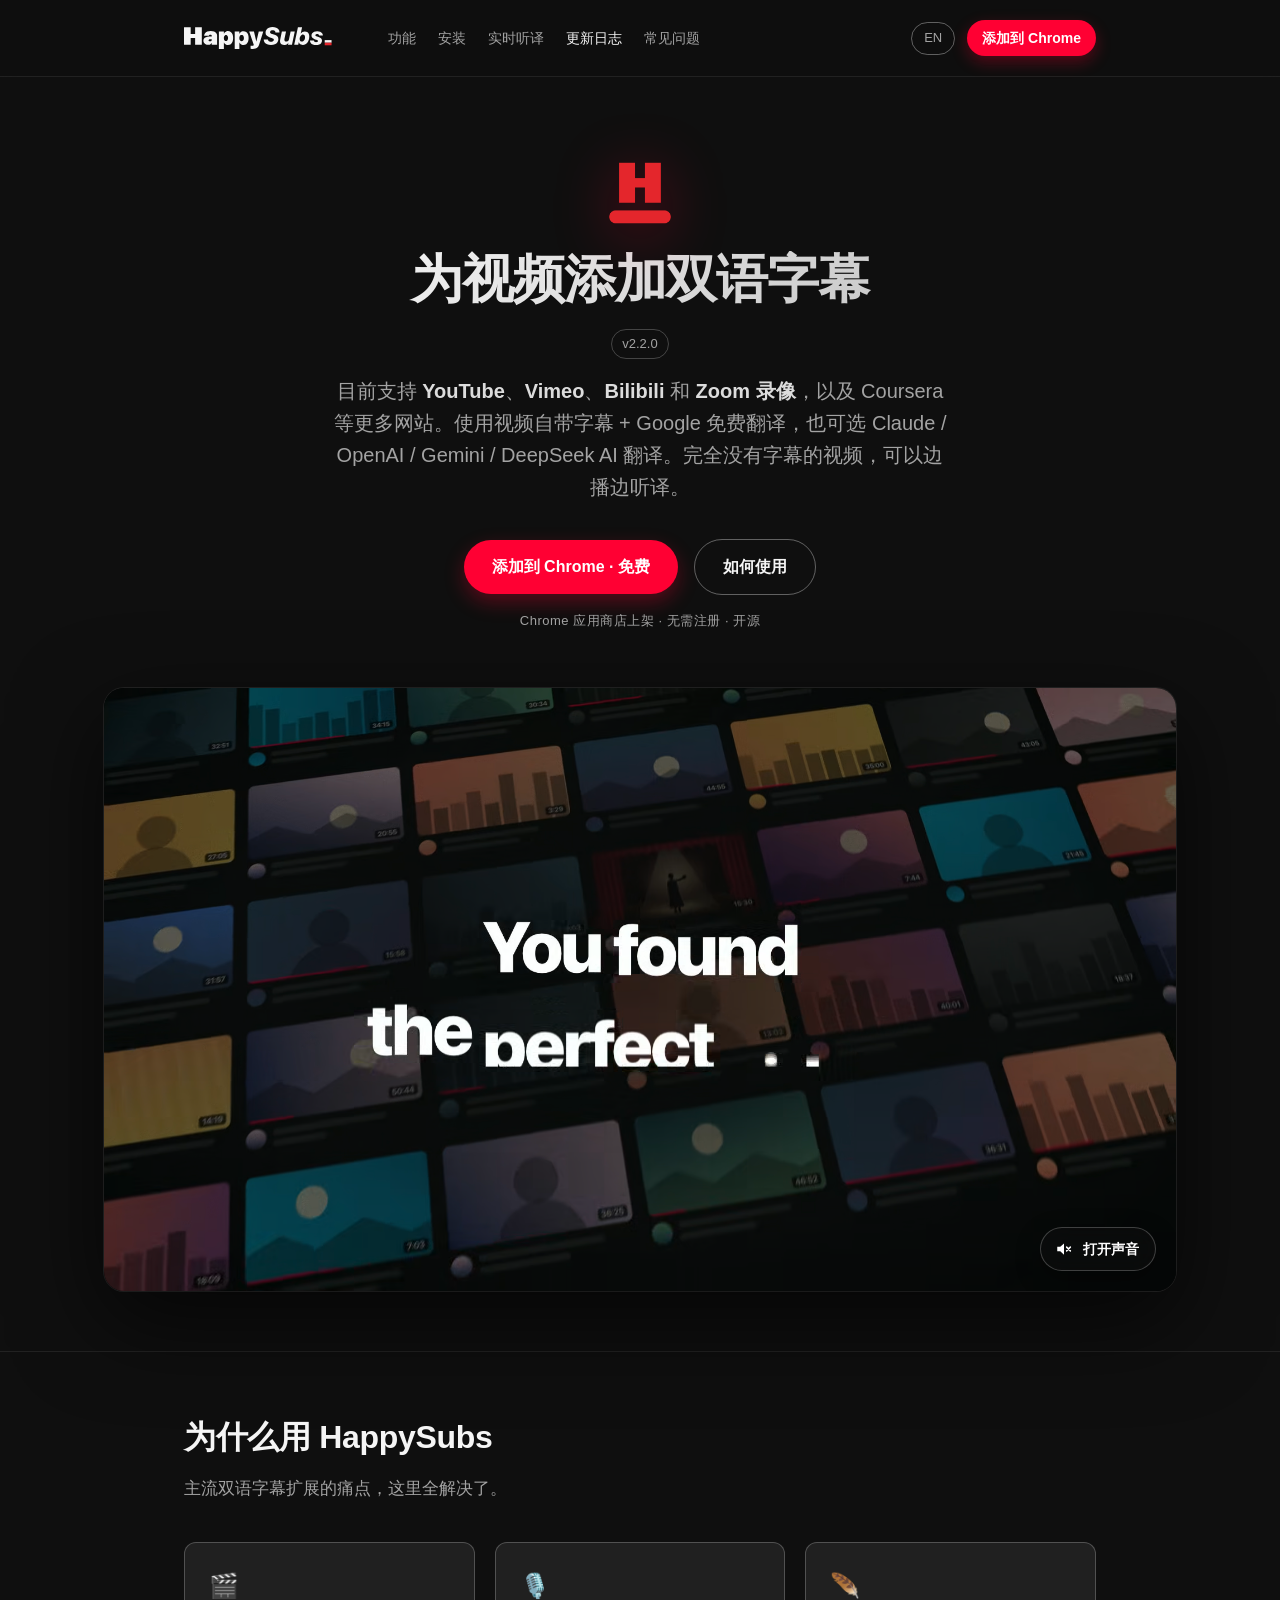
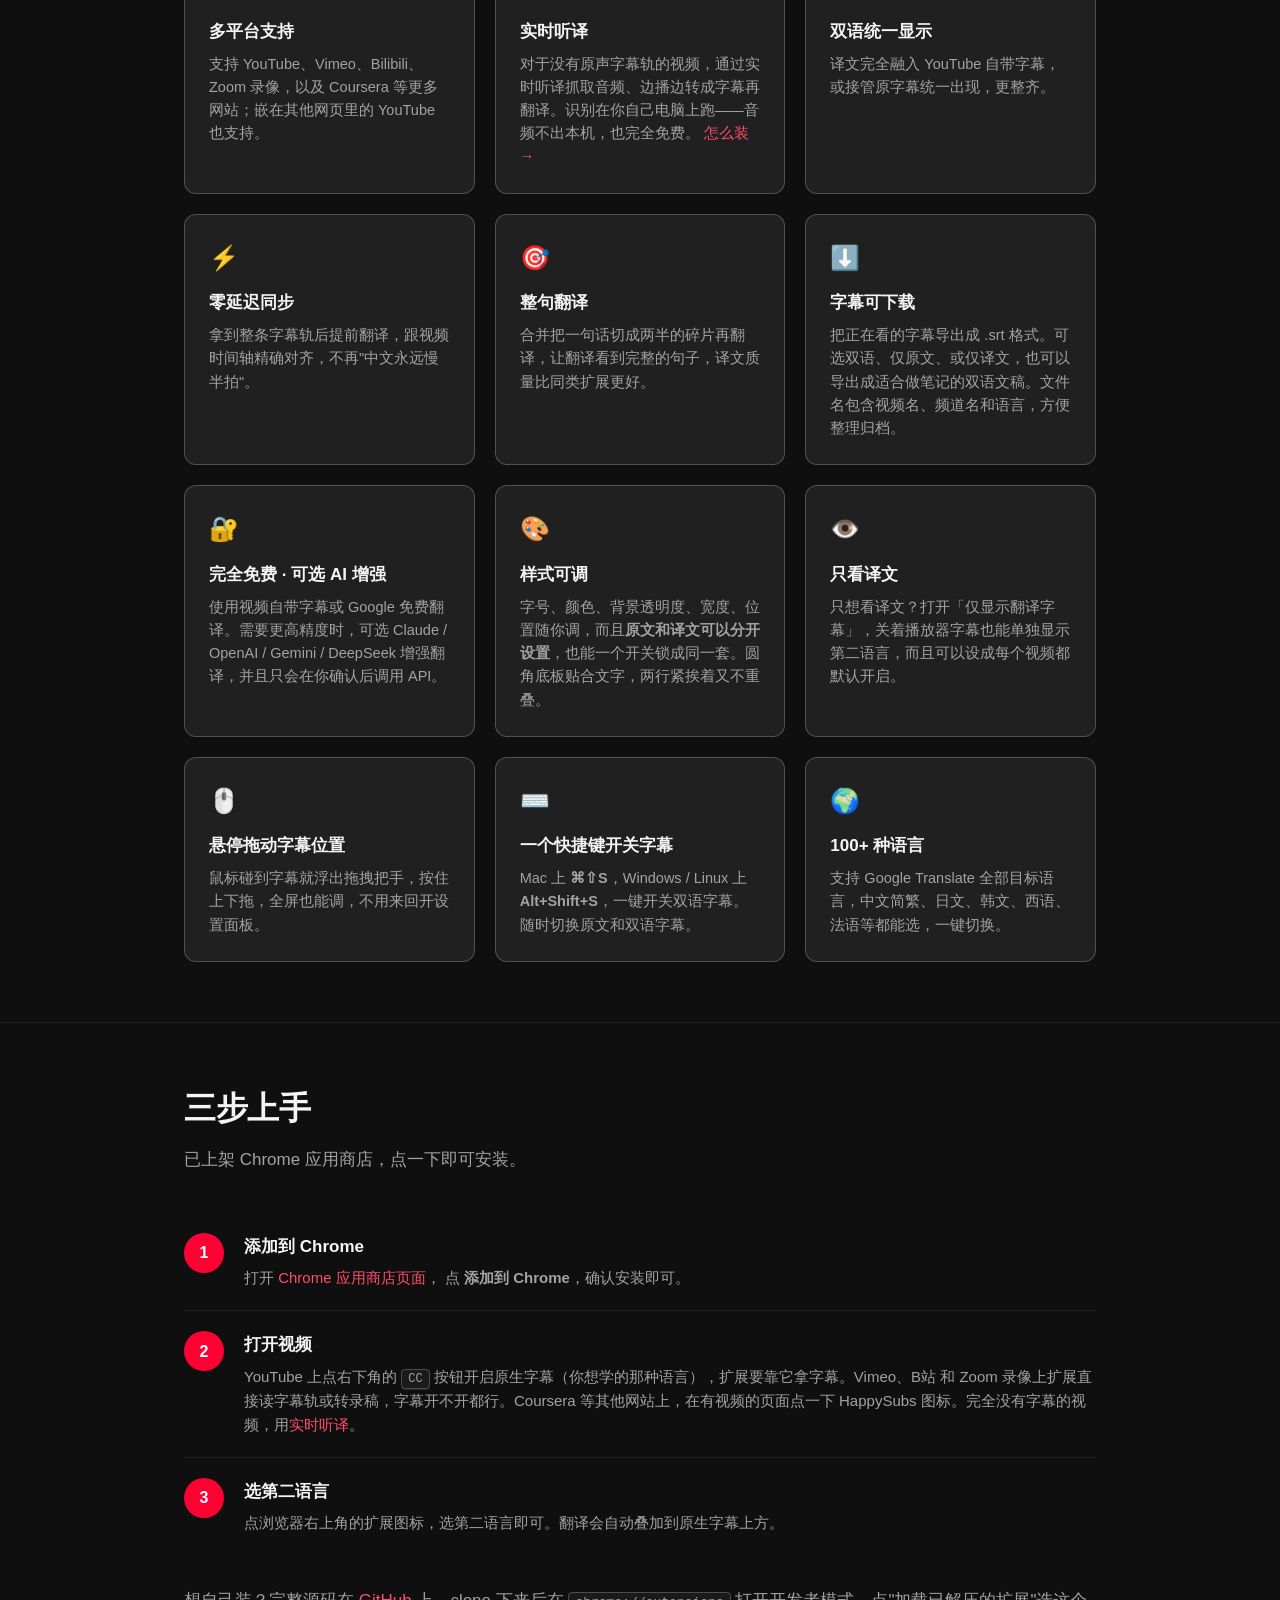
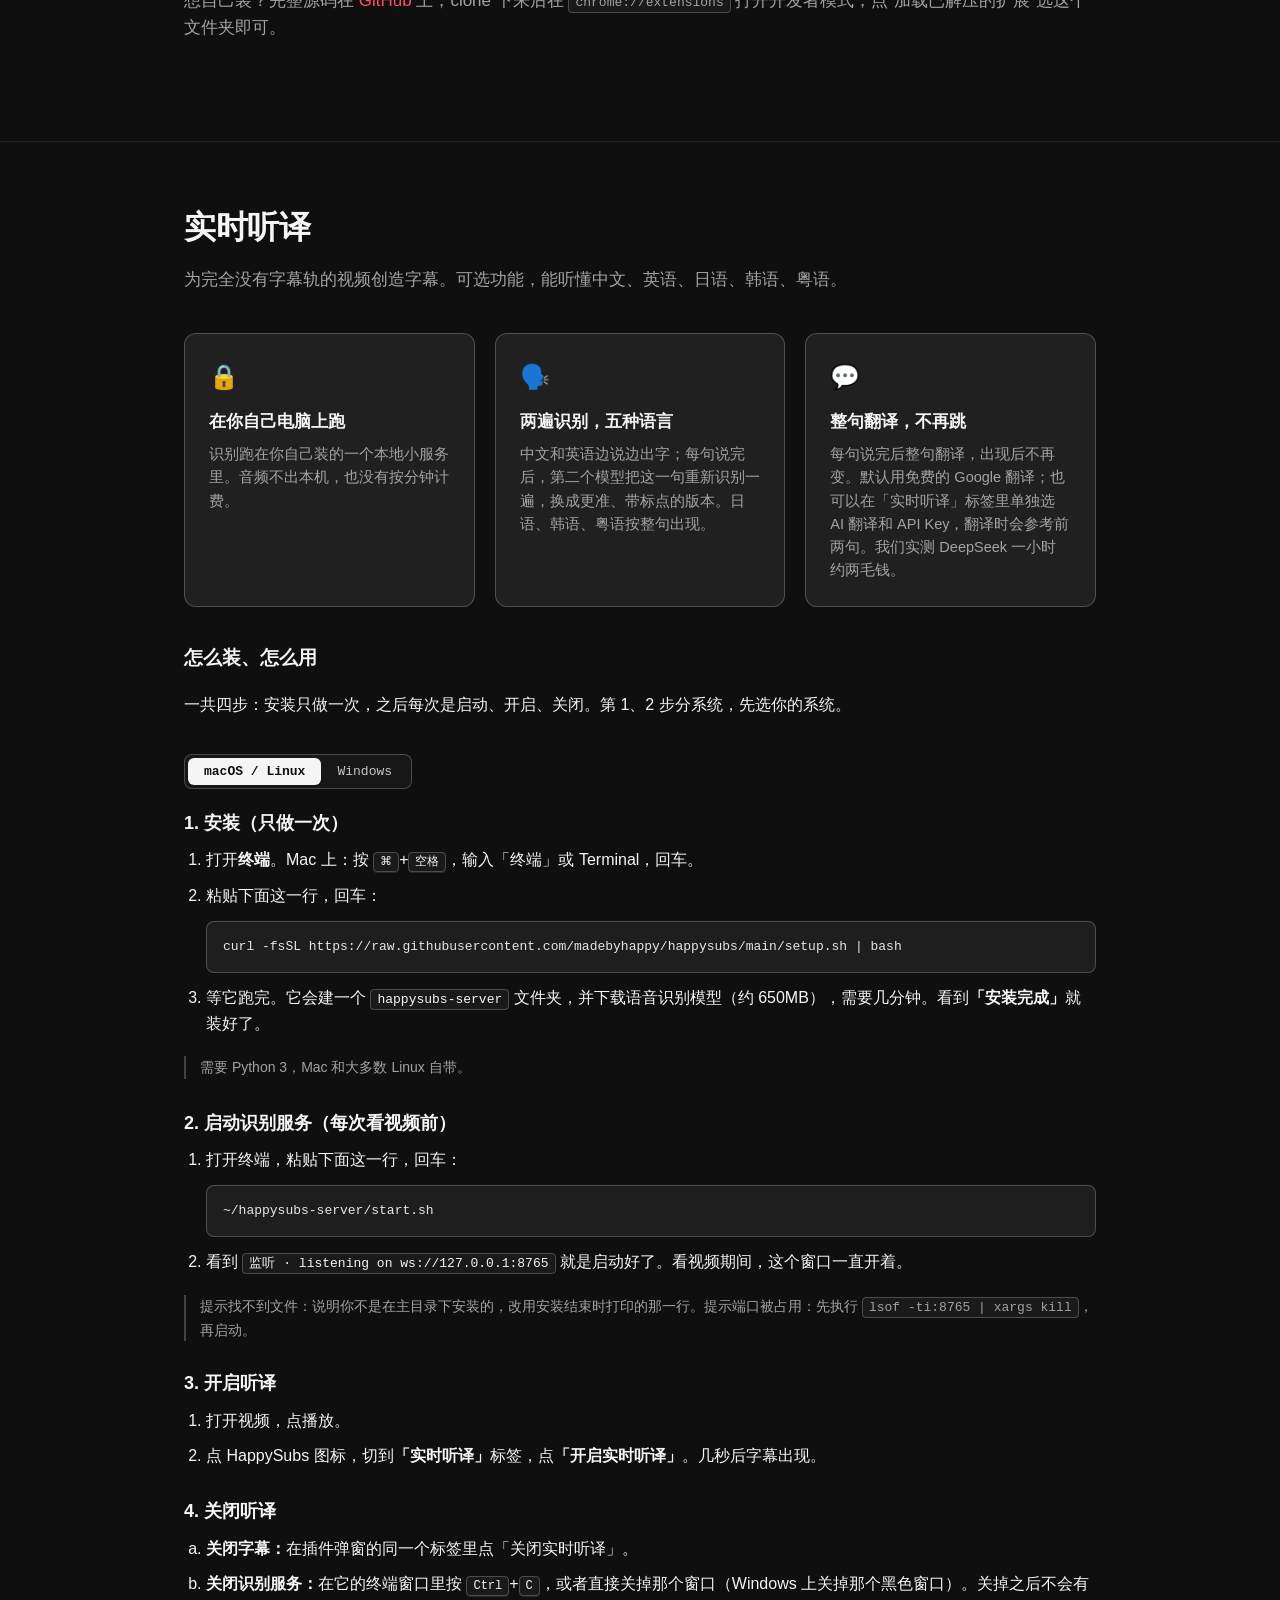
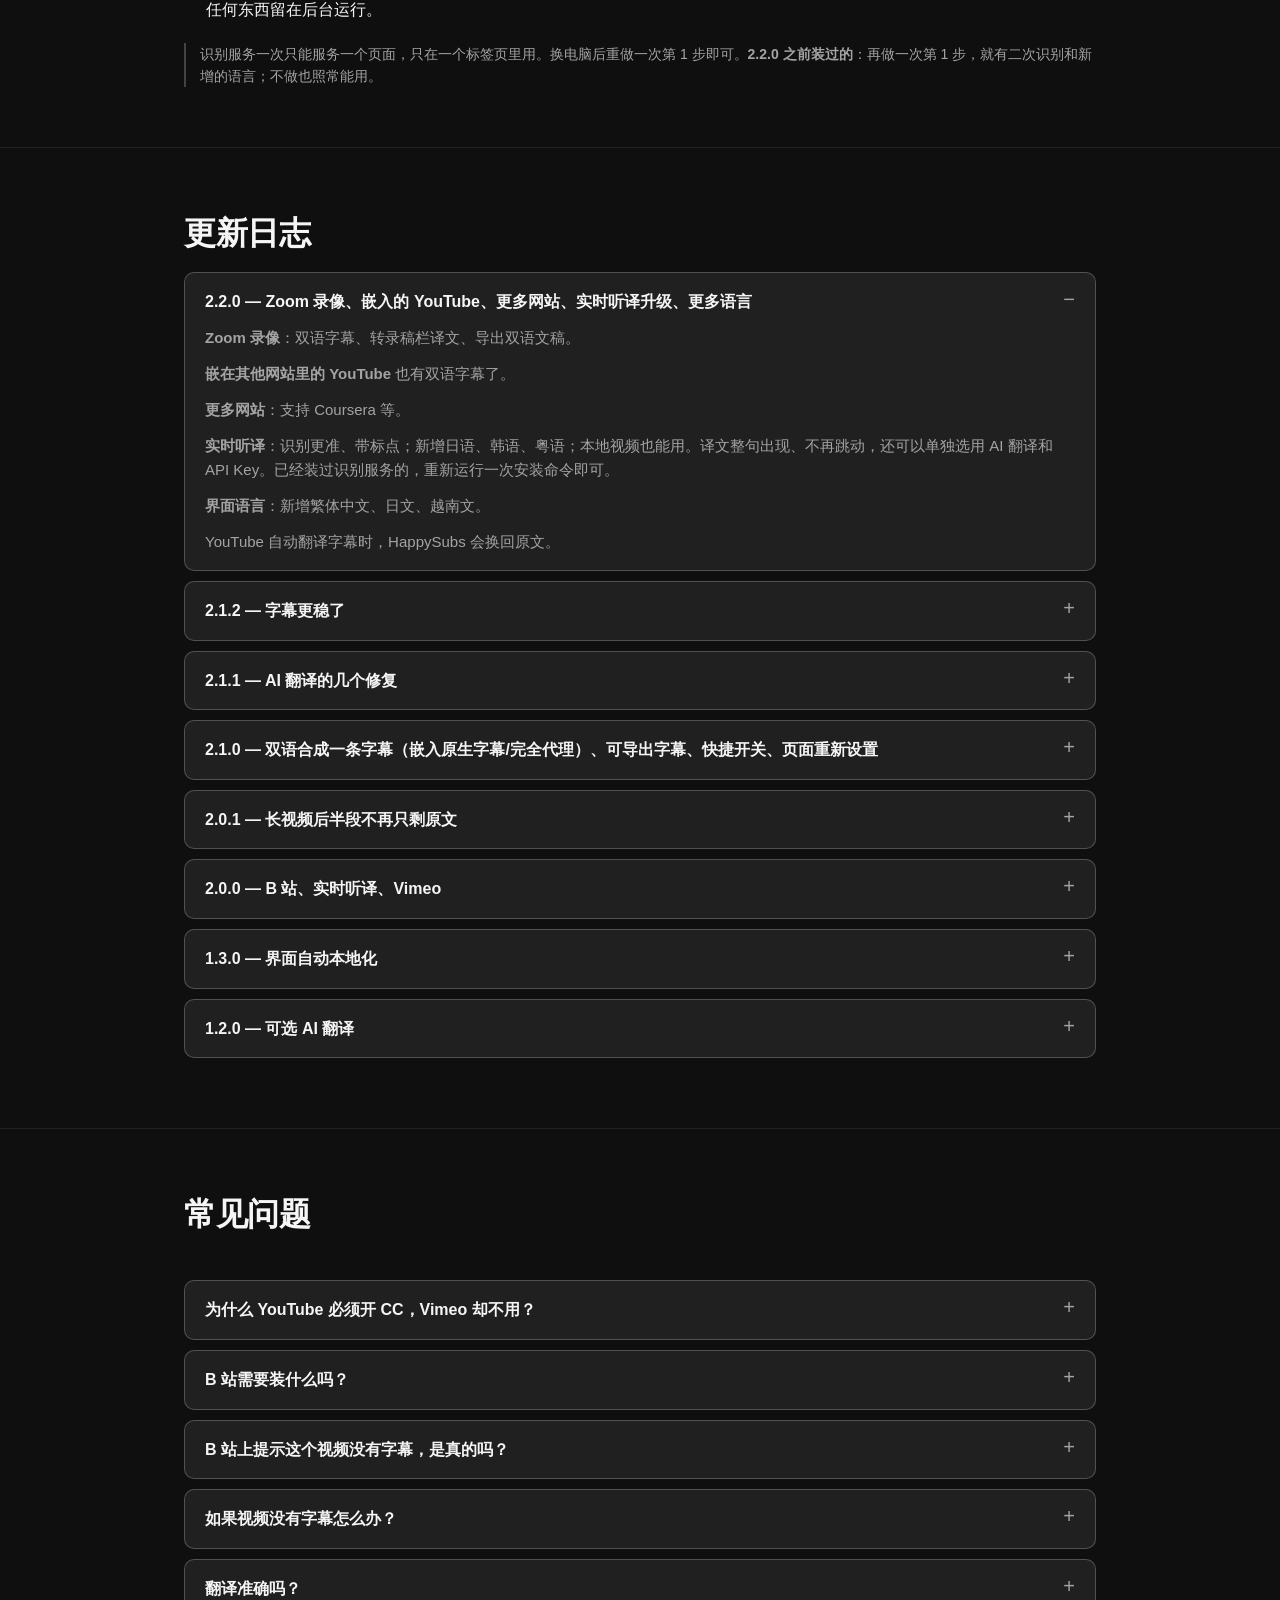
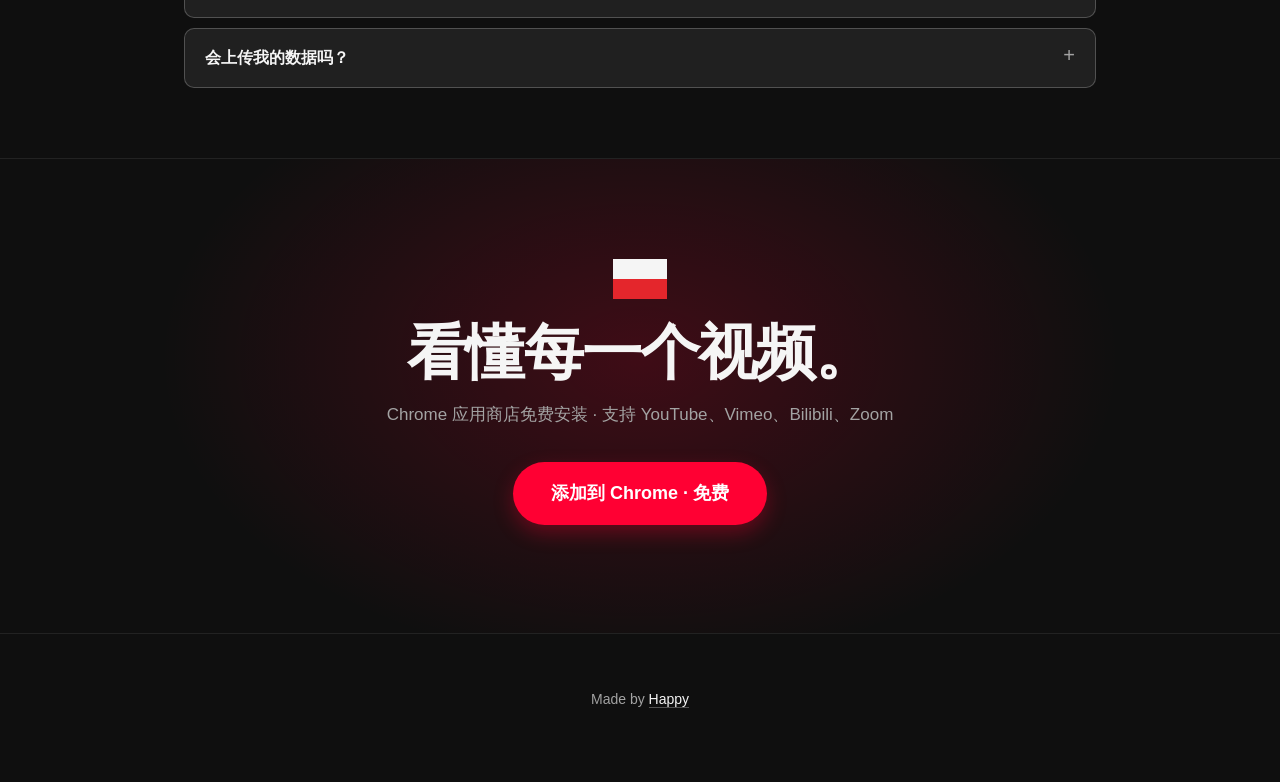
==== docs/index.html @ 581ac26c "2.2.0" ====
<!doctype html>
<html lang="zh-Hans">
<head>
  <meta charset="utf-8" />
  <meta name="viewport" content="width=device-width, initial-scale=1" />
  <!-- Google Analytics, on this page only (privacy.html, "This Website"). It
       loads on the live site alone, so a local preview sends nothing; the
       events below still land in window.dataLayer there, which is how to
       check them. -->
  <script>
    window.dataLayer = window.dataLayer || [];
    function gtag() { dataLayer.push(arguments); }
    if (location.hostname === "madebyhappy.github.io") {
      gtag("js", new Date());
      gtag("config", "G-KTTF39Q4P2");
      const tag = document.createElement("script");
      tag.async = true;
      tag.src = "https://www.googletagmanager.com/gtag/js?id=G-KTTF39Q4P2";
      document.head.appendChild(tag);
    }
  </script>
  <title>HappySubs — 双语字幕与实时听译 For YouTube / Vimeo / Zoom / Bilibili</title>
  <meta name="description" content="在 YouTube、Vimeo、B站 和 Zoom 录像上同时显示两种语言的字幕；没有字幕的视频还能实时听译。使用自带字幕或Google免费翻译，支持使用Claude / OpenAI / Gemini / DeepSeek 翻译。" />
  <link rel="icon" type="image/png" sizes="32x32" href="icons/icon32.png" />
  <link rel="icon" type="image/png" sizes="128x128" href="icons/icon128.png" />
  <!-- What a shared link unfurls into: the film's end card, with the button on it. -->
  <meta property="og:type" content="website" />
  <meta property="og:url" content="https://madebyhappy.github.io/happysubs/" />
  <meta property="og:title" content="HappySubs — Dual subtitles for YouTube, Vimeo, Zoom & Bilibili" />
  <meta property="og:description" content="Two subtitle languages at once, in sync to the frame. Free on the Chrome Web Store." />
  <meta property="og:image" content="https://madebyhappy.github.io/happysubs/media/happysubs-og.jpg" />
  <meta property="og:image:width" content="1200" />
  <meta property="og:image:height" content="630" />
  <meta name="twitter:card" content="summary_large_image" />
  <meta name="theme-color" content="#0f0f0f" />

  <style>
    :root {
      --bg: #0f0f0f;
      --bg-elev: #1a1a1a;
      --card: #202020;
      --text: #f5f5f5;
      --text-dim: #a3a3a3;
      --brand: #ff0033;
      --brand-2: #ff4d6d;
      /* Three weights of edge. On a near-black page one weight cannot do all
         three jobs: dividers should stay quiet, surfaces have to be findable,
         and anything clickable needs WCAG 1.4.11's 3:1 against the page. */
      --border: rgba(255,255,255,0.08);         /* dividers        1.2:1 */
      --border-surface: rgba(255,255,255,0.22); /* cards, code     2.0:1 */
      --border-control: rgba(255,255,255,0.34); /* buttons         3.1:1 */
    }
    * { box-sizing: border-box; }
    html, body {
      margin: 0;
      padding: 0;
      background: var(--bg);
      color: var(--text);
      font-family: -apple-system, BlinkMacSystemFont, "Segoe UI", "PingFang SC", "Microsoft YaHei", Roboto, sans-serif;
      line-height: 1.6;
      -webkit-font-smoothing: antialiased;
    }
    a { color: var(--brand-2); text-decoration: none; }
    a:hover { text-decoration: underline; }
    .container { max-width: 960px; margin: 0 auto; padding: 0 24px; }

    /* Nav */
    nav {
      padding: 20px 0;
      border-bottom: 1px solid var(--border);
      backdrop-filter: blur(10px);
      position: sticky;
      top: 0;
      background: rgba(15,15,15,0.85);
      z-index: 10;
    }
    nav .container { display: flex; align-items: center; justify-content: space-between; gap: 20px; }
    /* Section links: hidden over the hero, which is its own table of contents,
       and shown with the install button once it has scrolled away. */
    .nav-links {
      display: flex; gap: 22px; margin: 0 auto 0 36px;
      opacity: 0; visibility: hidden; transform: translateY(-6px);
      transition: opacity .2s, transform .2s, visibility .2s;
    }
    .nav-links.show { opacity: 1; visibility: visible; transform: none; }
    .nav-links a { color: var(--text-dim); font-size: 14px; font-weight: 500; white-space: nowrap; }
    .nav-links a:hover, .nav-links a.here { color: var(--text); text-decoration: none; }
    @media (max-width: 860px) { .nav-links { display: none; } }
    /* A jump lands with the heading clear of the sticky nav. */
    section[id] { scroll-margin-top: 76px; }
    html { scroll-behavior: smooth; }
    @media (prefers-reduced-motion: reduce) { html { scroll-behavior: auto; } }
    .logo { display: flex; align-items: center; color: inherit; text-decoration: none; }
    /* The wordmark is 6.72:1, so height alone sizes it. It draws in
       currentColor, which keeps it legible on this dark nav. */
    .logo-mark { height: 22px; width: auto; display: block; }
    nav a.gh { color: var(--text-dim); font-size: 14px; }
    .lang-toggle {
      background: transparent;
      color: var(--text-dim);
      border: 1px solid var(--border-control);
      border-radius: 999px;
      padding: 5px 12px;
      font: inherit;
      font-size: 13px;
      cursor: pointer;
      margin-right: 12px;
    }
    .lang-toggle:hover {
      color: var(--text);
      background: rgba(255,255,255,0.08);
      border-color: rgba(255,255,255,0.55);
    }
    .nav-right { display: flex; align-items: center; }

    /* Hero */
    .hero { padding: 80px 0 60px; text-align: center; }
    /* The nav already carries the wordmark, so the hero takes the app mark
       instead of repeating it — and the mark is what people look for in the
       Chrome toolbar afterwards. 64px off a 128px asset stays crisp on retina. */
    /* The mark has a transparent ground, so it reads as the red H itself on
       this page rather than as a tile — no radius to round, just the glow. */
    .hero-mark {
      width: 72px; height: 72px; display: block; margin: 0 auto 22px;
      filter: drop-shadow(0 10px 30px rgba(255, 0, 51, 0.38));
    }
    .hero h1 {
      font-size: 52px;
      line-height: 1.1;
      margin: 0 0 20px;
      font-weight: 800;
      letter-spacing: -0.02em;
      background: linear-gradient(135deg, #fff 0%, #bbb 100%);
      -webkit-background-clip: text;
      -webkit-text-fill-color: transparent;
      background-clip: text;
    }
    .hero p.sub {
      font-size: 20px;
      color: var(--text-dim);
      max-width: 620px;
      margin: 0 auto 36px;
    }
    .hero p.sub strong { color: #dcdcdc; font-weight: 600; }
    .cta {
      display: inline-flex; align-items: center; gap: 8px;
      background: var(--brand);
      color: white;
      padding: 14px 28px;
      border-radius: 999px;
      font-weight: 700;
      font-size: 16px;
      transition: transform .15s, box-shadow .15s;
      box-shadow: 0 8px 20px rgba(255,0,51,0.3);
    }
    .cta:hover { transform: translateY(-1px); box-shadow: 0 10px 24px rgba(255,0,51,0.4); text-decoration: none; }
    .cta-secondary {
      display: inline-flex; align-items: center; gap: 8px;
      color: var(--text);
      padding: 14px 28px;
      border-radius: 999px;
      font-weight: 600;
      font-size: 16px;
      margin-left: 12px;
      border: 1px solid var(--border-control);
    }
    .cta-secondary:hover {
      background: rgba(255,255,255,0.09);
      border-color: rgba(255,255,255,0.55);
      text-decoration: none;
    }
    /* Setup commands for the live-transcription service. */
    pre.cmd {
      background: #1e1e1e;
      border: 1px solid var(--border-surface);
      border-radius: 8px;
      padding: 14px 16px;
      overflow-x: auto;
      font: 13px/1.7 ui-monospace, SFMono-Regular, Menlo, Consolas, monospace;
      color: #e6e6e6;
      margin: 12px 0;
    }
    /* macOS / Windows switch above the setup commands. Deliberately not a pill:
       the pills on this page all navigate somewhere, and this one only swaps
       what is shown below it. A segmented control in the same corner radius and
       monospace face as pre.cmd reads as part of the command block instead. */
    .os-tabs {
      display: inline-flex;
      padding: 3px;
      margin: 20px 0 2px;
      background: #171717;
      border: 1px solid var(--border-surface);
      border-radius: 8px;
    }
    .os-tab {
      padding: 6px 16px;
      border: 0;
      border-radius: 6px;
      background: transparent;
      color: #c8c8c8;
      font: 13px ui-monospace, SFMono-Regular, Menlo, Consolas, monospace;
      cursor: pointer;
      transition: color 0.12s ease, background 0.12s ease;
    }
    .os-tab:hover { color: var(--text); background: rgba(255,255,255,0.07); }
    .os-tab[aria-selected="true"] {
      /* Inverted rather than brand-red: on a page this dark, anything short of
         a light fill disappears — but red here would read as "do something",
         and this only chooses which commands are shown. */
      background: var(--text);
      color: #0f0f0f;
      font-weight: 700;
    }
    .os-panel[hidden] { display: none; }
    .os-panel ol, #live .container > ol { padding-left: 22px; margin: 10px 0; }
    .os-panel ol li, #live .container > ol li { margin: 10px 0; }
    .os-panel ol li p { margin: 0 0 8px; }
    /* The numbered steps of the setup walkthrough. */
    #live h4 { font-size: 18px; font-weight: 700; margin: 30px 0 8px; }
    #live .os-panel h4:first-child { margin-top: 18px; }
    .features-2 {
      grid-template-columns: repeat(auto-fit, minmax(260px, 1fr));
      max-width: 1040px;
      margin: 0 auto;
    }
    .live-note {
      border-left: 2px solid var(--border-surface);
      padding-left: 14px;
      color: var(--text-dim);
      font-size: 14px;
      margin: 20px 0 0;
    }
    .version-pill {
      display: inline-flex;
      align-items: center;
      gap: 6px;
      color: var(--text-dim);
      border: 1px solid var(--border-surface);
      border-radius: 999px;
      padding: 4px 10px;
      font-size: 13px;
      margin-bottom: 16px;
    }

    /* Trust line under the two buttons: the three doubts that stop an install. */
    .cta-meta {
      margin: 16px 0 0;
      color: var(--text-dim);
      font-size: 13px;
      letter-spacing: 0.04em;
    }

    /* ---- The film ----
       The 30-second piece is part of the page, not a player. It rises into
       place as you scroll to it, plays by itself once it is mostly in view,
       pauses when it leaves, and plays once: it stops on its end card, where
       the "Add to Chrome" button it draws is a real link. A browser only lets
       video start on its own while silent, so while it plays the one control
       is sound; once it stops, the one control is replay. */
    .film {
      position: relative;
      max-width: 1120px;
      margin: 56px auto 0;
      padding: 0 24px;
    }
    .film-bloom {
      position: absolute;
      left: 6%; right: 6%; top: 8%; height: 84%;
      background: radial-gradient(closest-side, rgba(255,0,51,0.28), transparent);
      filter: blur(30px);
      pointer-events: none;
    }
    .film-frame {
      position: relative;
      aspect-ratio: 16 / 9;
      border-radius: 20px;
      overflow: hidden;
      background: #000;
      box-shadow: 0 0 0 1px rgba(255,255,255,0.08), 0 30px 90px rgba(0,0,0,0.65);
    }
    .film-frame video {
      position: absolute;
      inset: 0;
      width: 100%;
      height: 100%;
      display: block;
      object-fit: cover;
    }
    /* Scroll-linked where the browser can (Chrome — nearly everyone who comes
       here for a Chrome extension); elsewhere it simply sits in place. */
    @supports (animation-timeline: view()) {
      .film-frame {
        animation: film-rise linear both;
        animation-timeline: view();
        animation-range: entry 0% cover 45%;
      }
      @keyframes film-rise {
        from { transform: translateY(80px) scale(0.88); opacity: 0.3; }
        to { transform: none; opacity: 1; }
      }
    }

    /* Frosted pill in the corner, the popup's glass. */
    .film-btn {
      position: absolute;
      right: 20px;
      bottom: 20px;
      display: inline-flex;
      align-items: center;
      gap: 10px;
      height: 44px;
      padding: 0 17px 0 15px;
      border: 0;
      border-radius: 999px;
      background: rgba(15,15,15,0.55);
      -webkit-backdrop-filter: blur(12px) saturate(1.4);
      backdrop-filter: blur(12px) saturate(1.4);
      box-shadow: inset 0 0 0 1px rgba(255,255,255,0.22), 0 8px 24px rgba(0,0,0,0.35);
      color: #fff;
      font: inherit;
      font-size: 14px;
      font-weight: 600;
      cursor: pointer;
      -webkit-tap-highlight-color: transparent;
      transition: background .15s, box-shadow .15s, transform .15s;
    }
    .film-btn:hover {
      background: var(--brand);
      box-shadow: 0 8px 24px rgba(255,0,51,0.45);
      transform: translateY(-1px);
    }
    .film-btn:focus-visible { outline: 2px solid #fff; outline-offset: 3px; }
    .film-btn svg { display: block; width: 18px; height: 18px; }

    /* Sound. Muted it offers to turn sound on; with sound, three bars move to
       the music and it offers to mute. For visitors who asked for less motion
       or data the film waits, and the same button plays it. */
    .film-sound .eq { display: flex; align-items: flex-end; gap: 3px; width: 18px; height: 15px; }
    .film-sound .eq i {
      flex: 1;
      height: 100%;
      border-radius: 1px;
      background: #fff;
      transform-origin: 50% 100%;
      animation: eq .7s ease-in-out infinite alternate;
    }
    .film-sound .eq i:nth-child(2) { animation-duration: .45s; animation-delay: -.2s; }
    .film-sound .eq i:nth-child(3) { animation-duration: .6s; animation-delay: -.35s; }
    @keyframes eq { from { transform: scaleY(0.25); } to { transform: scaleY(1); } }
    .film-sound .eq, .film-sound .ic-play, .film-sound .lbl-mute, .film-sound .lbl-play { display: none; }
    .film-sound[data-sound="on"] .eq,
    .film-sound[data-sound="on"] .lbl-mute { display: flex; }
    .film-sound[data-sound="on"] .ic-muted,
    .film-sound[data-sound="on"] .lbl-on { display: none; }
    .film[data-mode="static"] .film-sound .ic-play,
    .film[data-mode="static"] .film-sound .lbl-play { display: block; }
    .film[data-mode="static"] .film-sound .ic-muted,
    .film[data-mode="static"] .film-sound .lbl-on { display: none; }

    /* Once it has stopped on the end card, sound has nothing left to do and
       replay takes its corner. */
    .film-replay { display: none; }
    .film-replay svg { transition: transform .35s cubic-bezier(.2,.8,.2,1); }
    .film-replay:hover svg { transform: rotate(-200deg); }
    .film.is-ended .film-replay { display: inline-flex; }
    .film.is-ended .film-sound { display: none; }

    /* The link laid over the button the film draws on its end card. The
       picture already shows the button, so this only adds the response: a
       ring that pulses three times as it comes up, and a lift on hover. Pointer only —
       the same link is a tab stop in the hero and the nav. */
    .film-hotspot {
      position: absolute;
      left: 37.48%; top: 68.89%;
      width: 25.04%; height: 7.41%;
      border-radius: 999px;
      visibility: hidden;
      transition: box-shadow .15s, background .15s;
    }
    .film-hotspot.on { visibility: visible; }
    .film-hotspot.on::after {
      content: "";
      position: absolute;
      inset: 0;
      border-radius: inherit;
      box-shadow: 0 0 0 2px rgba(255,255,255,0.9);
      animation: hotspot-ping 1.6s ease-out 3;
      opacity: 0;
    }
    .film-hotspot:hover {
      background: rgba(255,255,255,0.14);
      box-shadow: 0 0 0 3px rgba(255,255,255,0.85), 0 0 36px rgba(255,0,51,0.75);
      text-decoration: none;
    }
    @keyframes hotspot-ping {
      0% { opacity: 1; transform: scale(1); }
      100% { opacity: 0; transform: scale(1.28, 1.7); }
    }
    @media (prefers-reduced-motion: reduce) {
      .film-frame, .film-sound .eq i { animation: none; }
    }

    /* ---- Nav button ----
       Appears once the hero's own button has scrolled away, so the way to
       install is never more than one click from wherever you are reading. */
    .nav-cta {
      display: inline-flex;
      align-items: center;
      background: var(--brand);
      color: #fff;
      font-weight: 700;
      font-size: 14px;
      padding: 7px 15px;
      border-radius: 999px;
      box-shadow: 0 6px 16px rgba(255,0,51,0.3);
      white-space: nowrap;
      opacity: 0;
      visibility: hidden;
      transform: translateY(-6px);
      transition: opacity .2s, transform .2s, visibility .2s, filter .15s;
    }
    .nav-cta.show { opacity: 1; visibility: visible; transform: none; }
    .nav-cta:hover { text-decoration: none; filter: brightness(1.1); }

    /* ---- Closing call ----
       The last thing on the page is the reason to have read it. */
    .closing {
      text-align: center;
      padding: 100px 0 108px;
      position: relative;
      overflow: hidden;
    }
    .closing::before {
      content: "";
      position: absolute;
      left: 50%; top: 42%;
      width: 960px; height: 620px;
      transform: translate(-50%, -50%);
      background: radial-gradient(closest-side, rgba(255,0,51,0.2), transparent);
      pointer-events: none;
    }
    .closing .container { position: relative; }
    .closing h2 {
      font-size: 60px;
      line-height: 1.06;
      letter-spacing: -0.03em;
      margin: 22px 0 16px;
    }
    .closing p { color: var(--text-dim); font-size: 17px; margin: 0 0 34px; }
    .cta-lg { font-size: 18px; padding: 17px 38px; }
    /* The wordmark's two bars — the original line over the translation —
       blinking like the text cursor they are in the film. */
    .bars { display: inline-flex; flex-direction: column; animation: blink 1.1s steps(1) infinite; }
    .bars i { display: block; width: 54px; height: 20px; background: #f5f5f5; }
    .bars i + i { background: #e4262c; }
    @keyframes blink { 50% { opacity: 0; } }
    @media (prefers-reduced-motion: reduce) {
      .bars, .film-hotspot.on::after { animation: none; }
    }

    /* Features */
    section { padding: 60px 0; border-top: 1px solid var(--border); }
    section h2 {
      font-size: 32px;
      margin: 0 0 12px;
      font-weight: 800;
      letter-spacing: -0.01em;
    }
    section p.section-desc {
      color: var(--text-dim);
      font-size: 17px;
      margin: 0 0 40px;
    }
    .features {
      display: grid;
      grid-template-columns: repeat(auto-fit, minmax(260px, 1fr));
      gap: 20px;
    }
    .feature {
      background: var(--card);
      padding: 24px;
      border-radius: 12px;
      border: 1px solid var(--border-surface);
    }
    .feature .icon {
      font-size: 24px;
      margin-bottom: 12px;
    }
    .feature h3 {
      margin: 0 0 8px;
      font-size: 17px;
      font-weight: 700;
    }
    .feature p {
      margin: 0;
      color: var(--text-dim);
      font-size: 14.5px;
    }

    /* Steps */
    .steps { counter-reset: step; }
    .step {
      display: flex;
      gap: 20px;
      padding: 20px 0;
      border-bottom: 1px solid var(--border);
    }
    .step:last-child { border-bottom: none; }
    .step .num {
      flex: 0 0 40px;
      height: 40px;
      background: var(--brand);
      color: white;
      border-radius: 50%;
      display: flex;
      align-items: center;
      justify-content: center;
      font-weight: 800;
      font-size: 16px;
    }
    .step .body h3 {
      margin: 0 0 6px;
      font-size: 17px;
      font-weight: 700;
    }
    .step .body p {
      margin: 0;
      color: var(--text-dim);
      font-size: 15px;
    }
    code, kbd {
      font-family: ui-monospace, "SF Mono", Menlo, Consolas, monospace;
      background: var(--bg-elev);
      padding: 2px 6px;
      border-radius: 4px;
      font-size: 13px;
      border: 1px solid var(--border-surface);
    }
    kbd {
      font-size: 12px;
      box-shadow: 0 1px 0 rgba(255,255,255,0.1);
    }

    /* FAQ */
    details {
      background: var(--card);
      border: 1px solid var(--border-surface);
      border-radius: 10px;
      padding: 16px 20px;
      margin-bottom: 10px;
    }
    details summary {
      cursor: pointer;
      font-weight: 600;
      list-style: none;
    }
    details summary::-webkit-details-marker { display: none; }
    details summary::after {
      content: "+";
      float: right;
      color: var(--text-dim);
      font-weight: 400;
      font-size: 20px;
      line-height: 1;
    }
    details[open] summary::after { content: "−"; }
    details p {
      margin: 12px 0 0;
      color: var(--text-dim);
      font-size: 15px;
    }

    /* Footer */
    footer {
      padding: 40px 0 60px;
      color: var(--text-dim);
      text-align: center;
      font-size: 14px;
      border-top: 1px solid var(--border);
    }
    footer a { color: var(--text-dim); }
    /* The name in the byline is a link; without a mark of its own it would be
       indistinguishable from the dim text around it. */
    footer a.more {
      color: var(--text);
      border-bottom: 1px solid rgba(255,255,255,0.28);
    }
    footer a.more:hover { border-bottom-color: var(--text); text-decoration: none; }

    @media (max-width: 640px) {
      .hero { padding: 50px 0 40px; }
      .hero-mark { width: 54px; height: 54px; margin-bottom: 14px; }
      .hero h1 { font-size: 36px; }
      .hero p.sub { font-size: 17px; }
      .cta-secondary { margin-left: 0; margin-top: 10px; }
      section { padding: 40px 0; }
      section h2 { font-size: 26px; }
      .film { margin-top: 40px; padding: 0 16px; }
      .film-frame { border-radius: 14px; }
      .film-btn { right: 10px; bottom: 10px; height: 36px; padding: 0 12px 0 11px; gap: 7px; font-size: 12px; }
      .film-btn svg { width: 15px; height: 15px; }
      .film-sound .eq { width: 15px; height: 12px; }
      .closing { padding: 64px 0 72px; }
      .closing h2 { font-size: 38px; }
      .cta-lg { font-size: 16px; padding: 15px 30px; }
    }
    /* The nav carries the wordmark, the language switch and, once scrolled,
       the install button — on a phone that only fits if each gives a little. */
    @media (max-width: 420px) {
      .logo-mark { height: 17px; }
      .lang-toggle { margin-right: 8px; padding: 4px 10px; }
      .nav-cta { font-size: 13px; padding: 6px 12px; }
    }
  </style>
</head>
<body>

  <nav>
    <div class="container">
      <a class="logo" href="./" aria-label="HappySubs">
        <svg class="logo-mark" viewBox="139 553 7754 1156" aria-hidden="true" focusable="false">
          <title>HappySubs</title>
          <!-- Wordmark in currentColor so one file serves light and dark; the bar
          below it keeps the brand red. -->
          <g fill="currentColor">
          <path d="M139.4,1483.69v-914.31h351.02v347.85h233.17v-347.85h351.02v914.31h-351.02v-353.56h-233.17v353.56H139.4Z"/>
          <path d="M1397.82,1491.99c-47.39,0-89.15-9.46-125.27-28.39-36.07-18.88-64.29-44.42-84.65-76.6-20.28-32.19-30.41-68.37-30.41-108.54v-.57c0-46.3,11.57-85.37,34.72-117.22,23.19-31.81,56.88-56.84,101.06-75.08,44.18-18.25,98.21-29.57,162.08-33.96l292.03-19.77v153.27l-244.39,17.55c-25.01,1.56-43.09,7.03-54.24,16.41s-16.73,21.71-16.73,37v.51c0,16.14,6.46,28.39,19.39,36.75,12.93,8.41,30.27,12.61,52.02,12.61,18.59,0,34.79-2.91,48.6-8.74,13.81-5.83,24.61-13.88,32.38-24.14,7.77-10.31,11.66-21.82,11.66-34.53v-220.81c0-17.28-5.64-30.98-16.92-41.12-11.28-10.18-28.79-15.27-52.53-15.27-24.25,0-42.92,4.46-56.01,13.37-13.14,8.91-20.91,19.41-23.32,31.49l-1.27,6.4h-250.72l.63-8.43c3.84-49.42,19.83-92.19,47.96-128.31,28.13-36.12,67.44-64.04,117.92-83.76,50.48-19.73,110.95-29.59,181.4-29.59s125.6,10.2,175.83,30.6c50.18,20.44,89.28,48.87,117.28,85.28,27.96,36.45,41.95,78.59,41.95,126.41v478.89h-282.21v-93.27h-5.45c-13.18,21.67-28.98,40.15-47.39,55.44-18.46,15.25-39.79,26.76-64,34.53-24.25,7.73-51.39,11.6-81.42,11.6Z"/>
          <path d="M1972.57,1705.45v-921.97h262.25v126.34h5.77c10.94-29.61,26.21-55,45.81-76.16,19.64-21.16,42.98-37.36,70.01-48.6,27.03-11.19,57.05-16.79,90.04-16.79,58.76,0,108.5,14.05,149.22,42.14,40.76,28.09,71.79,69.3,93.08,123.62,21.29,54.32,31.93,120.64,31.93,198.95v.63c0,77.85-10.43,143.94-31.3,198.26-20.87,54.32-51.45,95.74-91.75,124.25-40.34,28.55-89.68,42.83-148.01,42.83-33.84,0-64.59-5.51-92.25-16.54-27.71-10.98-51.47-26.63-71.28-46.95-19.85-20.32-35.23-44.65-46.13-72.99h-5.13v342.98h-262.25ZM2344.37,1287.96c22.56,0,42.07-6.27,58.55-18.82,16.47-12.55,29.21-30.33,38.21-53.35,9-22.98,13.5-50.37,13.5-82.18v-.63c0-32.23-4.6-59.86-13.81-82.88-9.21-23.02-22.05-40.59-38.52-52.72-16.52-12.12-35.82-18.18-57.91-18.18s-41.54,6.06-58.23,18.18c-16.73,12.12-29.67,29.67-38.84,52.65-9.17,23.02-13.75,50.88-13.75,83.57v.63c0,32.23,4.58,59.86,13.75,82.88,9.17,23.02,21.99,40.57,38.46,52.65,16.52,12.12,36.05,18.18,58.61,18.18Z"/>
          <path d="M2804.12,1705.45v-916.9h243.62v124.51h5.32c11.32-29.15,26.84-54.13,46.57-74.96,19.73-20.82,43.09-36.77,70.08-47.84,26.99-11.07,56.88-16.6,89.66-16.6,58.42,0,108.09,14.05,149.03,42.14,40.89,28.09,72.11,69.11,93.65,123.05,21.54,53.98,32.31,119.56,32.31,196.74v.63c0,76.79-10.6,142.16-31.81,196.1-21.16,53.94-52,95.15-92.51,123.62-40.47,28.47-89.68,42.71-147.63,42.71-33.5,0-64.04-5.45-91.62-16.35-27.63-10.86-51.41-26.32-71.34-46.38-19.98-20.06-35.63-44.1-46.95-72.11h-4.75v341.64h-243.62ZM3167.18,1301.59c24.54,0,45.79-6.72,63.74-20.15,17.95-13.47,31.81-32.55,41.56-57.22,9.72-24.67,14.57-54.01,14.57-88.01v-.63c0-34.51-4.96-64.1-14.89-88.77s-23.87-43.53-41.82-56.58c-17.91-13.05-38.97-19.58-63.17-19.58s-45.07,6.57-63.23,19.71c-18.16,13.09-32.27,31.98-42.33,56.65-10.05,24.67-15.08,54.39-15.08,89.15v.63c0,34.3,5.03,63.78,15.08,88.45,10.1,24.67,24.12,43.57,42.07,56.71,17.95,13.09,39.12,19.64,63.49,19.64Z"/>
          <path d="M3750.43,1708.37c-21.88,0-42.9-1.01-63.04-3.04-20.15-2.03-36.73-4.16-49.74-6.4v-162.84c7.52,1.48,17.74,3.04,30.67,4.69,12.93,1.69,28.11,2.53,45.56,2.53,23.74,0,42.43-3.78,56.07-11.34,13.6-7.56,23.06-18.92,28.39-34.09l5.07-14.07-237.29-690.2h248.5l133.76,564.87-24.9-43.34h35.36l-25.41,43.34,133.44-564.87h237.35l-219.8,687.03c-18.88,59.31-43.7,105.52-74.45,138.63-30.75,33.07-67.63,56.2-110.63,69.38-43.04,13.14-92.68,19.71-148.9,19.71Z"/>
          <path d="M4327.21,1214.53h221.19c2.91,20.99,11.83,39.66,26.74,56.01,14.87,16.39,34.38,29.21,58.55,38.46,24.12,9.25,51.13,13.88,81.04,13.88s54.83-3.93,76.54-11.79c21.75-7.86,38.76-18.86,51.01-33.01,12.25-14.15,18.37-30.96,18.37-50.44,0-22.68-7.94-41.25-23.82-55.69-15.88-14.45-46.97-28.77-93.27-42.96l-87.44-26.8c-76.25-23.32-133.95-55.42-173.1-96.31-39.16-40.93-58.74-92.55-58.74-154.86s15.76-112.02,47.27-156.63c31.47-44.61,74.85-79.18,130.14-103.72,55.25-24.54,118.44-36.81,189.58-36.81,74.68,0,139.44,11.3,194.27,33.9,54.83,22.64,97.2,55.08,127.1,97.32,29.95,42.24,45.07,92.91,45.37,152h-214.23c-.63-21.33-7.16-40.04-19.58-56.14-12.42-16.05-29.57-28.6-51.45-37.64-21.84-9.04-47.48-13.56-76.92-13.56s-52.19,4.18-72.55,12.55c-20.32,8.41-35.82,19.58-46.51,33.52-10.69,13.94-16.03,29.44-16.03,46.51,0,22.13,8.58,41.06,25.72,56.77,17.15,15.67,46.3,29.76,87.44,42.26l90.86,26.74c80.55,23.65,139.65,54.53,177.29,92.63,37.64,38.1,56.46,89.15,56.46,153.14,0,60.32-15.99,113.4-47.96,159.23s-76.96,81.65-134.96,107.46c-58,25.77-126.32,38.65-204.97,38.65s-144.99-11.21-202.19-33.64c-57.19-22.43-101.48-54.93-132.87-97.51-31.43-42.54-47.54-93.71-48.34-153.52Z"/>
          <path d="M5959.97,793.74l-146.81,689.94h-211.18l23.32-108.98h-4.5c-13.14,24.8-30.69,46.66-52.65,65.58-21.97,18.97-47.16,33.64-75.59,44.04-28.39,10.39-58.99,15.59-91.81,15.59-43.76,0-81.82-8.38-114.18-25.15-32.36-16.81-57.3-40.28-74.83-70.39-17.57-30.16-26.36-65.2-26.36-105.12,0-14.4.76-29.61,2.28-45.62,1.56-16.01,3.82-30.6,6.78-43.78l88.14-416.09h218.03l-81.42,380.87c-1.27,7.31-2.34,15.1-3.23,23.38-.84,8.28-1.27,15.88-1.27,22.81,0,32.36,8.85,57.15,26.55,74.39,17.74,17.23,43.13,25.85,76.16,25.85,23.44,0,44.65-5.26,63.62-15.78,18.92-10.56,34.85-25.45,47.77-44.67,12.93-19.22,22.18-42.07,27.75-68.56l84.71-398.29h218.72Z"/>
          <path d="M6385.25,1494.14c-33.96,0-65.45-5.72-94.47-17.17-29.06-11.45-53.71-27.54-73.94-48.28-20.28-20.78-34.66-44.94-43.15-72.49h-4.56l-27.12,127.48h-211.5l195.03-914.31h217.9l-70.08,324.73h5.26c20.74-34.64,49.59-61.78,86.55-81.42,36.96-19.6,77.64-29.4,122.03-29.4,48.24,0,89.95,10.86,125.14,32.57,35.19,21.67,62.39,52.67,81.61,93.01,19.18,40.34,28.77,88.66,28.77,144.97,0,61.38-8.28,118.61-24.84,171.71-16.56,53.14-39.94,99.88-70.14,140.22-30.16,40.34-65.81,71.81-106.95,94.41-41.18,22.64-86.36,33.96-135.53,33.96ZM6332.22,1320.09c23.57,0,45.47-6,65.71-17.99,20.19-12,37.78-28.74,52.78-50.25,14.95-21.46,26.61-46.32,34.98-74.58,8.36-28.22,12.55-58.36,12.55-90.42,0-41.35-10.1-74.26-30.29-98.72-20.19-24.5-47.71-36.75-82.56-36.75-23.23,0-45.09,6.23-65.58,18.69-20.53,12.46-38.48,29.65-53.86,51.58-15.38,21.88-27.44,46.95-36.18,75.21-8.7,28.26-13.05,58.25-13.05,89.97,0,39.88,10.54,72.04,31.62,96.5,21.08,24.5,49.04,36.75,83.89,36.75Z"/>
          <path d="M6838.16,1003.91c0-45.41,12.5-85.05,37.51-118.93s60.09-60.24,105.24-79.08c45.11-18.84,98.25-28.26,159.42-28.26,57.41,0,108.2,9.61,152.38,28.83,44.18,19.18,79.05,45.89,104.61,80.15,25.56,34.22,39.01,73.71,40.36,118.49h-196.17c-1.06-15.71-6.1-29.65-15.14-41.82-9.08-12.17-21.27-21.63-36.56-28.39-15.25-6.76-32.8-10.14-52.65-10.14-18.88,0-35.21,2.49-48.98,7.48-13.77,5.03-24.37,12.06-31.81,21.1-7.39,9.04-11.09,19.62-11.09,31.74,0,15.16,6.38,27.58,19.14,37.26,12.76,9.67,36.71,20.36,71.85,32.06l73.5,24.52c65.26,21.71,111.69,47.04,139.27,75.97,27.63,28.89,41.44,66.38,41.44,112.47s-13.03,87.04-39.09,121.97c-26.06,34.93-62.5,62.09-109.3,81.48-46.84,19.39-101.72,29.08-164.61,29.08s-119.63-9.69-167.27-29.08c-47.61-19.39-84.76-46.76-111.45-82.12-26.7-35.36-40.99-76.63-42.9-123.81h207.07c2.15,25.64,13.94,46.59,35.36,62.85,21.46,16.31,49.89,24.46,85.28,24.46,18.84,0,35.04-2.51,48.6-7.54,13.52-5.07,23.95-12.21,31.3-21.42,7.39-9.21,11.09-19.92,11.09-32.12,0-14.32-6.21-26.1-18.63-35.36-12.46-9.25-35.57-19.45-69.32-30.6l-61.84-20.66c-63.87-21.5-110.92-48.45-141.17-80.85-30.29-32.36-45.43-72.27-45.43-119.75Z"/>
          <rect x="7532.75" y="1241.83" width="359.99" height="136.04"/>
          </g>
          <g fill="#e4262c">
          <rect x="7532.75" y="1377.87" width="359.99" height="136.04"/>
          </g>
        </svg>
      </a>
      <div class="nav-links" id="navLinks">
        <a href="#features" data-en="Features">功能</a>
        <a href="#install" data-en="Install">安装</a>
        <a href="#live" data-en="Live transcription">实时听译</a>
        <a href="#changelog" data-en="Changelog">更新日志</a>
        <a href="#faq" data-en="FAQ">常见问题</a>
      </div>
      <div class="nav-right">
        <button class="lang-toggle" id="langToggle" type="button" aria-label="Switch language">EN</button>
        <a class="nav-cta" id="navCta" href="https://chromewebstore.google.com/detail/malocefbdblplamcmmmpilepcgllfmnf?utm_source=website&amp;utm_medium=nav&amp;utm_campaign=film_launch" target="_blank" rel="noopener" data-en="Add to Chrome">添加到 Chrome</a>
      </div>
    </div>
  </nav>

  <header class="hero">
    <div class="container">
      <img class="hero-mark" src="icons/icon128.png" width="128" height="128" alt="" />
      <h1 data-en="Dual subtitles for your videos">为视频添加双语字幕</h1>
      <div class="version-pill">v2.2.0</div>
      <p class="sub" data-en="Currently supports <strong>YouTube</strong>, <strong>Vimeo</strong>, <strong>Bilibili</strong> and <strong>Zoom recordings</strong>, plus more sites such as Coursera. Uses the video's own subtitles plus free Google Translate, with optional Claude / OpenAI / Gemini / DeepSeek AI translation. Videos with no subtitles at all can be transcribed as they play.">
        目前支持 <strong>YouTube</strong>、<strong>Vimeo</strong>、<strong>Bilibili</strong> 和 <strong>Zoom 录像</strong>，以及 Coursera 等更多网站。使用视频自带字幕 + Google 免费翻译，也可选 Claude / OpenAI / Gemini / DeepSeek AI 翻译。完全没有字幕的视频，可以边播边听译。
      </p>
      <a class="cta" id="heroCta" href="https://chromewebstore.google.com/detail/malocefbdblplamcmmmpilepcgllfmnf?utm_source=website&amp;utm_medium=hero&amp;utm_campaign=film_launch" target="_blank" rel="noopener" data-en="Add to Chrome — it’s free">
        添加到 Chrome · 免费
      </a>
      <a class="cta-secondary" href="#install" data-en="How to use">如何使用</a>
      <p class="cta-meta" data-en="On the Chrome Web Store · No sign-up · Open source">Chrome 应用商店上架 · 无需注册 · 开源</p>
    </div>

    <!-- Part of the page rather than a player: it plays by itself once it is
         mostly in view, once, and stops on its end card. The one control is
         sound, then replay. Without
         JavaScript it is a plain video with the browser's own controls. -->
    <figure class="film" id="film" data-mode="auto">
      <div class="film-bloom" aria-hidden="true"></div>
      <div class="film-frame">
        <video controls playsinline muted preload="none" poster="media/happysubs-film-poster.jpg"
               aria-label="HappySubs 30 秒短片：任何外语视频，一键加上双语字幕"
               data-en-aria="HappySubs in 30 seconds: any video, in your language, with dual subtitles">
          <source src="media/happysubs-film-v2.webm" type='video/webm; codecs="av01.0.09M.10, opus"' />
          <source src="media/happysubs-film-v2.mp4" type="video/mp4" />
        </video>
        <a class="film-hotspot" href="https://chromewebstore.google.com/detail/malocefbdblplamcmmmpilepcgllfmnf?utm_source=website&amp;utm_medium=film_endcard&amp;utm_campaign=film_launch"
           target="_blank" rel="noopener" tabindex="-1" aria-hidden="true"></a>
        <button class="film-btn film-sound" type="button" data-sound="off">
          <svg class="ic-muted" viewBox="0 0 24 24" aria-hidden="true"><path d="M3 9h4l5-4.5v15L7 15H3z" fill="currentColor"/><path d="M15.5 9.5l5 5m0-5l-5 5" fill="none" stroke="currentColor" stroke-width="2" stroke-linecap="round"/></svg>
          <svg class="ic-play" viewBox="0 0 24 24" aria-hidden="true"><path d="M7 4.5v15l12.5-7.5z" fill="currentColor"/></svg>
          <span class="eq" aria-hidden="true"><i></i><i></i><i></i></span>
          <span class="lbl-on" data-en="Sound on">打开声音</span>
          <span class="lbl-mute" data-en="Mute">静音</span>
          <span class="lbl-play" data-en="Play">播放</span>
        </button>
        <button class="film-btn film-replay" type="button">
          <svg viewBox="0 0 24 24" aria-hidden="true"><path d="M12 5V2L7 6l5 4V7a5 5 0 11-5 5H5a7 7 0 107-7z" fill="currentColor"/></svg>
          <span data-en="Replay">重播</span>
        </button>
      </div>
    </figure>
  </header>

  <section id="features">
    <div class="container">
      <h2 data-en="Why HappySubs">为什么用 HappySubs</h2>
      <p class="section-desc" data-en="The rough edges of other dual-subtitle extensions, fixed.">主流双语字幕扩展的痛点，这里全解决了。</p>
      <div class="features">
        <div class="feature">
          <div class="icon">🎬</div>
          <h3 data-en="Many platforms">多平台支持</h3>
          <p data-en="YouTube, Vimeo, Bilibili and Zoom recordings, and more sites such as Coursera — YouTube embedded in other pages included.">支持 YouTube、Vimeo、Bilibili、Zoom 录像，以及 Coursera 等更多网站；嵌在其他网页里的 YouTube 也支持。</p>
        </div>
        <div class="feature">
          <div class="icon">🎙️</div>
          <h3 data-en="Live transcription">实时听译</h3>
          <p data-en="For videos with no subtitle track of their own, live transcription taps the audio, captions it as it plays and translates that. Recognition runs on your own computer — the audio never leaves it, and it is completely free. <a href=&quot;#live&quot;>How to set it up →</a>">对于没有原声字幕轨的视频，通过实时听译抓取音频、边播边转成字幕再翻译。识别在你自己电脑上跑——音频不出本机，也完全免费。 <a href="#live">怎么装 →</a></p>
        </div>
        <div class="feature">
          <div class="icon">🪶</div>
          <h3 data-en="Both languages, one look">双语统一显示</h3>
          <p data-en="The translation blends into YouTube&#39;s own caption, or the extension takes the caption over and shows both languages as one. Either way, tidier.">译文完全融入 YouTube 自带字幕，或接管原字幕统一出现，更整齐。</p>
        </div>
        <div class="feature">
          <div class="icon">⚡</div>
          <h3 data-en="Zero-lag sync">零延迟同步</h3>
          <p data-en="Grabs the whole caption track and translates it upfront, so the second language stays perfectly aligned with the video timeline — no more half-second lag.">拿到整条字幕轨后提前翻译，跟视频时间轴精确对齐，不再"中文永远慢半拍"。</p>
        </div>
        <div class="feature">
          <div class="icon">🎯</div>
          <h3 data-en="Full-sentence translation">整句翻译</h3>
          <p data-en="Merges the fragments that split a sentence in half before translating, so the translator sees the whole clause — noticeably cleaner results than most alternatives.">合并把一句话切成两半的碎片再翻译，让翻译看到完整的句子，译文质量比同类扩展更好。</p>
        </div>
        <div class="feature">
          <div class="icon">⬇️</div>
          <h3 data-en="Download the subtitles">字幕可下载</h3>
          <p data-en="Export what you are watching as an .srt file. Choose both languages, the original alone, or the translation alone — or a bilingual transcript to read as notes. The filename carries the video, the channel and the languages, so a folder of them stays easy to sort through.">把正在看的字幕导出成 .srt 格式。可选双语、仅原文、或仅译文，也可以导出成适合做笔记的双语文稿。文件名包含视频名、频道名和语言，方便整理归档。</p>
        </div>
        <div class="feature">
          <div class="icon">🔐</div>
          <h3 data-en="Free forever · optional AI upgrade">完全免费 · 可选 AI 增强</h3>
          <p data-en="Use native captions or free Google Translate. When you need higher accuracy, optionally enhance translations with Claude, OpenAI, Gemini or DeepSeek — APIs are called only after you confirm.">使用视频自带字幕或 Google 免费翻译。需要更高精度时，可选 Claude / OpenAI / Gemini / DeepSeek 增强翻译，并且只会在你确认后调用 API。</p>
        </div>
        <div class="feature">
          <div class="icon">🎨</div>
          <h3 data-en="Customizable style">样式可调</h3>
          <p data-en="Size, colour, background transparency, width and position — and <strong>the original and the translation can be set separately</strong>, or locked together with one switch. Rounded plates hug the words, and the two rows sit tight without overlapping.">字号、颜色、背景透明度、宽度、位置随你调，而且<strong>原文和译文可以分开设置</strong>，也能一个开关锁成同一套。圆角底板贴合文字，两行紧挨着又不重叠。</p>
        </div>
        <div class="feature">
          <div class="icon">👁️</div>
          <h3 data-en="Translation only">只看译文</h3>
          <p data-en="Prefer to read only the translation? Turn on Translation only and the second language shows on its own, with the player's captions closed — and it can stay on for every video you open.">只想看译文？打开「仅显示翻译字幕」，关着播放器字幕也能单独显示第二语言，而且可以设成每个视频都默认开启。</p>
        </div>
        <div class="feature">
          <div class="icon">🖱️</div>
          <h3 data-en="Drag to reposition">悬停拖动字幕位置</h3>
          <p data-en="Hover the subtitle and a drag handle appears — press and drag vertically to reposition, fullscreen included. No trip to a settings panel.">鼠标碰到字幕就浮出拖拽把手，按住上下拖，全屏也能调，不用来回开设置面板。</p>
        </div>
        <div class="feature">
          <div class="icon">⌨️</div>
          <h3 data-en="One key for both languages">一个快捷键开关字幕</h3>
          <p data-en="<strong>⌘⇧S</strong> on a Mac, <strong>Alt+Shift+S</strong> on Windows and Linux, one key for the second language. Switch between the original alone and both languages whenever you like.">Mac 上 <strong>⌘⇧S</strong>，Windows / Linux 上 <strong>Alt+Shift+S</strong>，一键开关双语字幕。随时切换原文和双语字幕。</p>
        </div>
        <div class="feature">
          <div class="icon">🌍</div>
          <h3 data-en="100+ languages">100+ 种语言</h3>
          <p data-en="Supports every target language Google Translate offers — Simplified/Traditional Chinese, Japanese, Korean, Spanish, French and more, switchable in one click.">支持 Google Translate 全部目标语言，中文简繁、日文、韩文、西语、法语等都能选，一键切换。</p>
        </div>
      </div>
    </div>
  </section>

  <section id="install">
    <div class="container">
      <h2 data-en="Get started in three steps">三步上手</h2>
      <p class="section-desc" data-en="Now on the Chrome Web Store — one click to install.">已上架 Chrome 应用商店，点一下即可安装。</p>

      <div class="steps">
        <div class="step">
          <div class="num">1</div>
          <div class="body">
            <h3 data-en="Add it to Chrome">添加到 Chrome</h3>
            <p data-en='Open the <a href="https://chromewebstore.google.com/detail/malocefbdblplamcmmmpilepcgllfmnf?utm_source=website&amp;utm_medium=install_steps&amp;utm_campaign=film_launch" target="_blank" rel="noopener">Chrome Web Store page</a> and click <strong>Add to Chrome</strong>, then confirm.'>
              打开
              <a href="https://chromewebstore.google.com/detail/malocefbdblplamcmmmpilepcgllfmnf?utm_source=website&amp;utm_medium=install_steps&amp;utm_campaign=film_launch" target="_blank" rel="noopener">Chrome 应用商店页面</a>，
              点 <strong>添加到 Chrome</strong>，确认安装即可。
            </p>
          </div>
        </div>
        <div class="step">
          <div class="num">2</div>
          <div class="body">
            <h3 data-en="Open a video">打开视频</h3>
            <p data-en="On YouTube, click the <kbd>CC</kbd> button to turn on native captions (in the language you want to learn) — the extension needs them. On Vimeo, Bilibili and Zoom recordings it reads the subtitle track or transcript directly, so captions are optional there. On other sites such as Coursera, click the HappySubs icon on the page with the video. If a video has no subtitles at all, use <a href=&quot;#live&quot;>live transcription</a>.">
              YouTube 上点右下角的 <kbd>CC</kbd> 按钮开启原生字幕（你想学的那种语言），扩展要靠它拿字幕。Vimeo、B站 和 Zoom 录像上扩展直接读字幕轨或转录稿，字幕开不开都行。Coursera 等其他网站上，在有视频的页面点一下 HappySubs 图标。完全没有字幕的视频，用<a href="#live">实时听译</a>。
            </p>
          </div>
        </div>
        <div class="step">
          <div class="num">3</div>
          <div class="body">
            <h3 data-en="Pick your second language">选第二语言</h3>
            <p data-en="Click the extension icon at the top-right of Chrome and pick your second language — the translation overlays on top of the native caption.">
              点浏览器右上角的扩展图标，选第二语言即可。翻译会自动叠加到原生字幕上方。
            </p>
          </div>
        </div>
      </div>

      <p class="section-desc" style="margin-top:2rem" data-en='Prefer to build it yourself? The full source is on <a href="https://github.com/madebyhappy/happysubs" target="_blank" rel="noopener">GitHub</a> — clone it and load the folder via <code>chrome://extensions</code> → Developer mode → Load unpacked.'>
        想自己装？完整源码在 <a href="https://github.com/madebyhappy/happysubs" target="_blank" rel="noopener">GitHub</a> 上，clone 下来后在 <code>chrome://extensions</code> 打开开发者模式，点"加载已解压的扩展"选这个文件夹即可。
      </p>
    </div>
  </section>


  <section id="live">
    <div class="container">
      <h2 data-en="Live transcription">实时听译</h2>
      <p class="section-desc" data-en="Creates subtitles for videos that have no subtitle track at all. Optional. Understands spoken Chinese, English, Japanese, Korean and Cantonese.">为完全没有字幕轨的视频创造字幕。可选功能，能听懂中文、英语、日语、韩语、粤语。</p>

      <div class="features features-2">
        <div class="feature">
          <div class="icon">🔒</div>
          <h3 data-en="Runs on your machine">在你自己电脑上跑</h3>
          <p data-en="Recognition happens in a small local service you install and run. The audio never leaves your computer, and there is no per-minute billing.">识别跑在你自己装的一个本地小服务里。音频不出本机，也没有按分钟计费。</p>
        </div>
        <div class="feature">
          <div class="icon">🗣️</div>
          <h3 data-en="Two passes, five languages">两遍识别，五种语言</h3>
          <p data-en="Chinese and English appear word by word as they are spoken; when a sentence ends, a second model re-recognises it and replaces it with a more accurate, punctuated line. Japanese, Korean and Cantonese appear sentence by sentence.">中文和英语边说边出字；每句说完后，第二个模型把这一句重新识别一遍，换成更准、带标点的版本。日语、韩语、粤语按整句出现。</p>
        </div>
        <div class="feature">
          <div class="icon">💬</div>
          <h3 data-en="Whole sentences, steady">整句翻译，不再跳</h3>
          <p data-en="Each sentence is translated once it is finished and then stays put. Free Google Translate by default; in the Live transcribe tab you can pick an AI translator with its own API key, which reads the two sentences before for context — about ¥0.2 an hour with DeepSeek in our test.">每句说完后整句翻译，出现后不再变。默认用免费的 Google 翻译；也可以在「实时听译」标签里单独选 AI 翻译和 API Key，翻译时会参考前两句。我们实测 DeepSeek 一小时约两毛钱。</p>
        </div>
      </div>

      <h3 style="margin-top:36px" data-en="How to set it up">怎么装、怎么用</h3>
      <p data-en="Four steps: install once, then start, turn on and turn off each time. Steps 1 and 2 differ by operating system — pick yours.">一共四步：安装只做一次，之后每次是启动、开启、关闭。第 1、2 步分系统，先选你的系统。</p>

      <div class="os-tabs" role="tablist" aria-label="Operating system">
        <button type="button" class="os-tab" data-os="unix" role="tab" aria-selected="true">macOS / Linux</button>
        <button type="button" class="os-tab" data-os="win" role="tab" aria-selected="false">Windows</button>
      </div>

      <div class="os-panel" data-os="unix" role="tabpanel">
        <h4 data-en="1. Install (once)">1. 安装（只做一次）</h4>
        <ol>
          <li data-en="Open <strong>Terminal</strong>. On a Mac: press <kbd>⌘</kbd>+<kbd>Space</kbd>, type Terminal, press Return.">打开<strong>终端</strong>。Mac 上：按 <kbd>⌘</kbd>+<kbd>空格</kbd>，输入「终端」或 Terminal，回车。</li>
          <li>
            <p data-en="Paste this line and press Return:">粘贴下面这一行，回车：</p>
            <pre class="cmd">curl -fsSL https://raw.githubusercontent.com/madebyhappy/happysubs/main/setup.sh | bash</pre>
          </li>
          <li data-en="Wait for it to finish. It creates a <code>happysubs-server</code> folder and downloads the speech models (about 650MB), so it takes a few minutes. When you see <strong>Installation complete</strong>, it is done.">等它跑完。它会建一个 <code>happysubs-server</code> 文件夹，并下载语音识别模型（约 650MB），需要几分钟。看到<strong>「安装完成」</strong>就装好了。</li>
        </ol>
        <p class="live-note" data-en="Needs Python 3, which Macs and most Linux systems already have.">需要 Python 3，Mac 和大多数 Linux 自带。</p>

        <h4 data-en="2. Start the recogniser (each time, before watching)">2. 启动识别服务（每次看视频前）</h4>
        <ol>
          <li>
            <p data-en="Open Terminal, paste this line and press Return:">打开终端，粘贴下面这一行，回车：</p>
            <pre class="cmd">~/happysubs-server/start.sh</pre>
          </li>
          <li data-en="When it says <code>listening on ws://127.0.0.1:8765</code>, it is running. Leave this window open while you watch.">看到 <code>监听 · listening on ws://127.0.0.1:8765</code> 就是启动好了。看视频期间，这个窗口一直开着。</li>
        </ol>
        <p class="live-note" data-en="If it says the file is not found, you installed somewhere other than your home folder — use the line the installer printed at the end. If it says the port is in use, run <code>lsof -ti:8765 | xargs kill</code> and start again.">提示找不到文件：说明你不是在主目录下安装的，改用安装结束时打印的那一行。提示端口被占用：先执行 <code>lsof -ti:8765 | xargs kill</code>，再启动。</p>
      </div>

      <div class="os-panel" data-os="win" role="tabpanel" hidden>
        <h4 data-en="1. Install (once)">1. 安装（只做一次）</h4>
        <ol>
          <li>
            <p data-en='Install Python from <a href="https://www.python.org/downloads/" target="_blank" rel="noopener">python.org</a>, and tick <strong>Add python.exe to PATH</strong> in the installer.'>到 <a href="https://www.python.org/downloads/" target="_blank" rel="noopener">python.org</a> 下载 Windows 安装包，安装时记得勾上 <strong>Add python.exe to PATH</strong>。</p>
          </li>
          <li>
            <p data-en="Open <strong>PowerShell</strong> (Start menu → type PowerShell), paste the whole block below and press Enter. It creates a <code>happysubs-server</code> folder and downloads the speech models (about 420MB), so it takes a few minutes. When the prompt comes back, it is done.">打开 <strong>PowerShell</strong>（开始菜单搜 PowerShell），把下面整段一起粘进去，回车。它会建一个 <code>happysubs-server</code> 文件夹，并下载语音识别模型（约 420MB），需要几分钟。光标重新出现就装好了。</p>
            <pre class="cmd"># Without this, PowerShell's progress bar makes large downloads roughly ten times slower.
$ProgressPreference = "SilentlyContinue"

mkdir happysubs-server -Force | Out-Null; cd happysubs-server
$repo = "https://raw.githubusercontent.com/madebyhappy/happysubs/main/server"
iwr "$repo/server.py" -OutFile server.py
iwr "$repo/requirements.txt" -OutFile requirements.txt

py -3 -m venv .venv
.\.venv\Scripts\python.exe -m pip install -r requirements.txt

# The model, straight from the sherpa-onnx author's own Hugging Face repo.
mkdir model -Force | Out-Null; cd model
$hf = "https://huggingface.co/csukuangfj/sherpa-onnx-streaming-zipformer-bilingual-zh-en-2023-02-20/resolve/main"
foreach ($f in "tokens.txt", "encoder-epoch-99-avg-1.int8.onnx",
               "decoder-epoch-99-avg-1.int8.onnx", "joiner-epoch-99-avg-1.int8.onnx") {
  iwr "$hf/$f" -OutFile $f
}
cd ..

# The second-pass model: more accurate, punctuated, and Japanese / Korean / Cantonese.
mkdir model-sensevoice -Force | Out-Null
$sv = "https://huggingface.co/csukuangfj/sherpa-onnx-sense-voice-zh-en-ja-ko-yue-2024-07-17/resolve/main"
iwr "$sv/model.int8.onnx" -OutFile model-sensevoice\model.int8.onnx
iwr "$sv/tokens.txt" -OutFile model-sensevoice\tokens.txt

# A launcher to double-click from now on, so there is nothing to retype later.
iwr "$repo/start.bat" -OutFile start.bat</pre>
          </li>
        </ol>

        <h4 data-en="2. Start the recogniser (each time, before watching)">2. 启动识别服务（每次看视频前）</h4>
        <ol>
          <li data-en="Open the <code>happysubs-server</code> folder and double-click <code>start.bat</code>. A black window opens.">打开 <code>happysubs-server</code> 文件夹，双击 <code>start.bat</code>，会弹出一个黑色窗口。</li>
          <li data-en="When it says <code>listening on ws://127.0.0.1:8765</code>, it is running. Leave that window open while you watch.">窗口里出现 <code>监听 ws://127.0.0.1:8765</code> 就是启动好了。看视频期间，这个窗口一直开着。</li>
        </ol>

        <p class="live-note" data-en="Windows notes: if <code>py -3</code> is not recognised, use <code>python</code> instead — the Microsoft Store build of Python does not install the py launcher. Port already in use: <code>netstat -ano | findstr :8765</code> to find the PID, then <code>taskkill /PID &lt;pid&gt; /F</code>. If huggingface.co is unreachable from your network, swap it for <code>hf-mirror.com</code> in the block above — the paths are identical.">Windows 上几点：<code>py -3</code> 提示找不到的话改用 <code>python</code>——从微软商店装的 Python 不带 py 启动器。端口被占用时用 <code>netstat -ano | findstr :8765</code> 查到 PID，再 <code>taskkill /PID &lt;PID&gt; /F</code>。如果访问 huggingface.co 不通，把上面那段里的 <code>huggingface.co</code> 换成 <code>hf-mirror.com</code> 即可，路径完全一样。</p>
      </div>

      <h4 style="margin-top:28px" data-en="3. Turn on live transcription">3. 开启听译</h4>
      <ol>
        <li data-en="Open the video and press play.">打开视频，点播放。</li>
        <li data-en="Click the HappySubs icon, switch to the <strong>Live transcribe</strong> tab, and press <strong>Start live transcription</strong>. Subtitles appear a few seconds later.">点 HappySubs 图标，切到<strong>「实时听译」</strong>标签，点<strong>「开启实时听译」</strong>。几秒后字幕出现。</li>
      </ol>

      <h4 style="margin-top:28px" data-en="4. Turn it off">4. 关闭听译</h4>
      <ol type="a">
        <li data-en="<strong>Stop the subtitles:</strong> press <strong>Stop live transcription</strong> in the same tab of the popup."><strong>关闭字幕：</strong>在插件弹窗的同一个标签里点「关闭实时听译」。</li>
        <li data-en="<strong>Stop the recogniser:</strong> press <kbd>Ctrl</kbd>+<kbd>C</kbd> in its terminal window, or close that window (on Windows, the black window). Nothing keeps running in the background."><strong>关闭识别服务：</strong>在它的终端窗口里按 <kbd>Ctrl</kbd>+<kbd>C</kbd>，或者直接关掉那个窗口（Windows 上关掉那个黑色窗口）。关掉之后不会有任何东西留在后台运行。</li>
      </ol>

      <p class="live-note" data-en="The recogniser handles one page at a time: use it in one tab only. On a new computer, do step 1 again. <strong>Installed before 2.2.0?</strong> Do step 1 once more to get the second pass and the new languages — everything keeps working if you don't.">
        识别服务一次只能服务一个页面，只在一个标签页里用。换电脑后重做一次第 1 步即可。<strong>2.2.0 之前装过的</strong>：再做一次第 1 步，就有二次识别和新增的语言；不做也照常能用。
      </p>
    </div>
  </section>

  <section id="changelog">
    <div class="container">
      <h2 data-en="Changelog">更新日志</h2>

      <details open>
        <summary data-en="2.2.0 — Zoom recordings, embedded YouTube, more sites, better live transcription, more languages">2.2.0 — Zoom 录像、嵌入的 YouTube、更多网站、实时听译升级、更多语言</summary>
        <p data-en="<strong>Zoom recordings</strong>: bilingual subtitles, a translated transcript panel, and a bilingual transcript export."><strong>Zoom 录像</strong>：双语字幕、转录稿栏译文、导出双语文稿。</p>
        <p data-en="<strong>YouTube embedded in other sites</strong> now gets bilingual subtitles."><strong>嵌在其他网站里的 YouTube</strong> 也有双语字幕了。</p>
        <p data-en="<strong>More sites</strong> such as Coursera."><strong>更多网站</strong>：支持 Coursera 等。</p>
        <p data-en="<strong>Live transcription</strong>: more accurate, with punctuation; understands Japanese, Korean and Cantonese too; works on local video files. The translation appears a whole sentence at a time and stays put, and can use your own AI translator and key. Already installed the recogniser? Run the install command once more."><strong>实时听译</strong>：识别更准、带标点；新增日语、韩语、粤语；本地视频也能用。译文整句出现、不再跳动，还可以单独选用 AI 翻译和 API Key。已经装过识别服务的，重新运行一次安装命令即可。</p>
        <p data-en="<strong>Interface languages</strong>: Traditional Chinese, Japanese and Vietnamese added."><strong>界面语言</strong>：新增繁体中文、日文、越南文。</p>
        <p data-en="When YouTube auto-translates captions, HappySubs switches back to the original.">YouTube 自动翻译字幕时，HappySubs 会换回原文。</p>
      </details>

      <details>
        <summary data-en="2.1.2 — steadier subtitles">2.1.2 — 字幕更稳了</summary>
        <p data-en="Subtitles no longer flicker when the line changes or sit on the player&#39;s controls when you pause, and new installs open a short page on getting started.">换句时字幕不再闪一下，暂停时也不再压住控制栏；新装的用户会先看到一页上手说明。</p>
      </details>

      <details>
        <summary data-en="2.1.1 — fixes for AI translation">2.1.1 — AI 翻译的几个修复</summary>
        <p data-en="Fixed paid AI translation never offering itself and its button refusing to start after switching translator, and provider errors now read as one plain sentence.">修好了付费 AI 翻译不弹确认、换翻译源后按钮失灵的问题，翻译源的报错也改成了一句看得懂的话。</p>
      </details>

      <details>
        <summary data-en="2.1.0 — two languages in one subtitle (inside the player&#39;s caption, or drawn entirely by HappySubs), subtitle export, a quick toggle, redesigned pages">2.1.0 — 双语合成一条字幕（嵌入原生字幕/完全代理）、可导出字幕、快捷开关、页面重新设置</summary>
        <p data-en="Both languages now appear and change together as one subtitle, and auto-captions no longer scroll in word by word. The original and the translation can be styled separately, subtitles export as .srt, ⌘⇧S (Alt+Shift+S on Windows and Linux) toggles the second language, and the interface and settings were redesigned. AI translation lets you pick or type in a model, shows its progress on the video and offers three ways to use a paid API, alongside fixes such as videos with a pre-roll ad losing their subtitles.">双语合成一条字幕，两行一起出现、一起换，自动生成字幕也不再逐字滚动。原文和译文样式可以分开调，新增 .srt 导出和 ⌘⇧S（Windows / Linux 上 Alt+Shift+S）快捷开关，界面和设置也重新设计了。AI 翻译可以选模型或自己填，翻译进度显示在视频上方，付费 API 的调用方式可以三选一，并修复了开头有贴片广告时没有字幕等问题。</p>
      </details>

      <details>
        <summary data-en="2.0.1 — translation no longer gives up halfway">2.0.1 — 长视频后半段不再只剩原文</summary>
        <p data-en="On a long video the free translator would quietly hit its rate limit partway through, and the rest of the subtitles came back as the original language with no explanation. Translation now goes through a steadier route, slows itself down instead of being cut off, and says so on the subtitle line if a translation really fails.">看长视频时，免费翻译经常在中途被悄悄限流，后半段字幕就只剩原文，而且什么提示也没有。现在翻译走更稳的通道、被限流时自己放慢而不是直接断掉；真的翻不出来，也会在字幕上直接说一声。</p>
      </details>

      <details>
        <summary data-en="2.0.0 — Bilibili, live transcription, Vimeo">2.0.0 — B 站、实时听译、Vimeo</summary>
        <p data-en="<strong>Bilibili.</strong> Subtitle tracks are pulled straight from Bilibili's own API, so the whole translation stack applies to them: four AI translators alongside free Google, human tracks preferred over AI-generated ones, and translation-only mode. Playlists, bangumi and festival pages are covered too."><strong>B 站。</strong>字幕轨直接从 B 站自家 API 拉取，所以整套翻译能力都能用上：Google 免费翻译之外还有四个 AI 翻译源、人工字幕优先于 AI 字幕、仅翻译模式。播放列表、番剧、festival 页面也都支持。</p>
        <p data-en="<strong>Live transcription.</strong> For videos with no subtitle track at all. Taps the audio, captions it as it plays and translates that, with recognition running on your own machine. <a href=&quot;#live&quot;>Setup guide →</a>"><strong>实时听译。</strong>给完全没有字幕轨的视频用。抓取音频、边播边转成字幕再翻译，识别跑在你自己电脑上。<a href="#live">安装说明 →</a></p>
        <p data-en="<strong>Vimeo.</strong> Watch pages, the player on player.vimeo.com, and Vimeo players embedded in other sites. Vimeo hands over its subtitle track directly, so captions do not have to be turned on first."><strong>Vimeo。</strong>观看页、player.vimeo.com 播放器、以及嵌在第三方网站里的 Vimeo 播放器。Vimeo 会直接把字幕轨给我们，所以不用先开字幕。</p>
        <p data-en="<strong>Translation-only mode.</strong> By default the second language follows the player: no captions, no overlay. Turn this on and it shows on its own, with the player's captions closed."><strong>仅显示翻译字幕。</strong>默认第二字幕跟随播放器：不开原生字幕就不显示。打开这个开关后，关着播放器字幕也能单独显示译文。</p>
        <p data-en="<strong>Settings page.</strong> Pin the panel language to Chinese or English instead of following the browser, and set the defaults every video starts with."><strong>设置页。</strong>可以把面板语言固定成中文或英文，不再只能跟随浏览器；也能设置每个视频打开时的默认状态。</p>
        <p data-en="<strong>Subtitle layout.</strong> The translated line now wraps at about the same width as the original instead of folding onto an extra line, and there is a subtitle-width setting for when there is no original to match."><strong>字幕排版。</strong>译文的行宽会向原文对齐，不再出现原文一行、译文折成两三行；没有原文可对齐时另有「字幕宽度」可调。</p>
      </details>

      <details>
        <summary data-en="1.3.0 — auto-localized interface">1.3.0 — 界面自动本地化</summary>
        <p data-en="The popup, on-page prompts and store description follow your browser's language automatically — Chinese for zh-* browsers, English for everyone else.">插件弹窗、页面内提示和商店描述会自动跟随浏览器语言：中文浏览器显示中文，其他显示英文。</p>
      </details>

      <details>
        <summary data-en="1.2.0 — optional AI translation">1.2.0 — 可选 AI 翻译</summary>
        <p data-en="Claude / OpenAI / Gemini / DeepSeek alongside native captions and free Google Translate, with manual confirmation before any paid API call.">在视频自带字幕和 Google 免费翻译之外，加入 Claude / OpenAI / Gemini / DeepSeek，付费 API 需手动确认后才会调用。</p>
      </details>
    </div>
  </section>

  <section id="faq">
    <div class="container">
      <h2 data-en="FAQ">常见问题</h2>
      <p class="section-desc"></p>

      <details>
        <summary data-en="Why do I have to turn on CC on YouTube but not on Vimeo?">为什么 YouTube 必须开 CC，Vimeo 却不用？</summary>
        <p data-en="On YouTube the extension works by intercepting the player's own caption request, and YouTube only fires that request when CC is on. Vimeo publishes its subtitle tracks as ordinary files the extension can read on its own, so nothing needs turning on first. If you only want the translation, turn on <strong>Translation only</strong> in the popup — the second language then shows on its own with the player's captions closed.">YouTube 上扩展是靠拦截播放器自己去拿字幕的请求，而 YouTube 只在你开 CC 的时候才发这个请求。Vimeo 则是把字幕轨当普通文件放出来，扩展可以自己去读，所以不需要先开任何东西。如果你只想看译文，在插件弹窗里打开 <strong>仅显示翻译字幕</strong>，关着 CC 也会单独显示第二语言。</p>
      </details>
      <details>
        <summary data-en="Do I have to install anything for Bilibili?">B 站需要装什么吗？</summary>
        <p data-en="No. Bilibili subtitle tracks are read straight from the site, the same as everywhere else. The local service is only for live transcription, and only for videos that have no subtitle track at all.">不需要。B 站的字幕轨跟其他平台一样直接读取。本地服务只跟实时听译有关，而实时听译只用于完全没有字幕轨的视频。</p>
      </details>
      <details>
        <summary data-en="Bilibili says this video has no subtitles — is that right?">B 站上提示这个视频没有字幕，是真的吗？</summary>
        <p data-en="Probably. Bilibili only lists subtitle tracks to signed-in viewers, so signing in is worth checking first. If you are signed in and the extension still finds nothing, the video genuinely has none — that is what live transcription is for.">多半是。B 站只对**登录用户**返回字幕列表，所以先确认你登录了。如果已经登录、扩展仍然找不到，那就是真的没有——这正是实时听译存在的理由。</p>
      </details>
      <details>
        <summary data-en="What if the video has no captions?">如果视频没有字幕怎么办？</summary>
        <p data-en="On YouTube and Vimeo most videos have auto-generated captions. On Bilibili most have none, which is what <a href=&quot;#live&quot;>live transcription</a> is for — it listens to the audio and writes the subtitles itself.">YouTube 和 Vimeo 上大部分视频有自动生成字幕。B 站上大部分**没有**，这正是<a href="#live">实时听译</a>的用武之地——它直接听音频，自己把字幕写出来。</p>
      </details>
      <details>
        <summary data-en="How accurate is the translation?">翻译准确吗？</summary>
        <p data-en="By default it uses native captions or free Google Translate. If you need higher quality, you can manually enable Claude, OpenAI, Gemini or DeepSeek for the current video.">默认优先使用视频自带字幕或 Google 免费翻译。如果你需要更高质量，可以手动为当前视频启用 Claude / OpenAI / Gemini / DeepSeek。</p>
      </details>
      <details>
        <summary data-en="Does it upload my data?">会上传我的数据吗？</summary>
        <p data-en="The source is open for audit. The extension reads the current video's captions and sends caption text only to the translation provider you choose. Paid APIs are called only after explicit confirmation.">扩展代码完全开源可审。它只读取当前视频字幕，并只把字幕文本发送到你选择的翻译源。付费 API 只有在明确确认后才会调用。</p>
      </details>
    </div>
  </section>

  <section class="closing" id="get">
    <div class="container">
      <span class="bars" aria-hidden="true"><i></i><i></i></span>
      <h2 data-en="Watch anything.<br>Understand everything.">看懂每一个视频。</h2>
      <p data-en="Free on the Chrome Web Store · YouTube, Vimeo, Bilibili and Zoom">Chrome 应用商店免费安装 · 支持 YouTube、Vimeo、Bilibili、Zoom</p>
      <a class="cta cta-lg" href="https://chromewebstore.google.com/detail/malocefbdblplamcmmmpilepcgllfmnf?utm_source=website&amp;utm_medium=closing&amp;utm_campaign=film_launch" target="_blank" rel="noopener" data-en="Add to Chrome — it’s free">添加到 Chrome · 免费</a>
    </div>
  </section>

  <footer>
    <div class="container">
      <p>Made by <a class="more" href="https://madebyhappy.github.io/" target="_blank" rel="noopener">Happy</a></p>
    </div>
  </footer>

  <script>
    (function () {
      const STORAGE_KEY = "yds-site-lang";
      const TITLES = {
        zh: "HappySubs — 双语字幕与实时听译 For YouTube / Vimeo / Zoom / Bilibili",
        en: "HappySubs — Dual Subtitles & Live Captions for YouTube, Vimeo, Zoom & Bilibili"
      };
      const DESCRIPTIONS = {
        zh: "在 YouTube、Vimeo、B站 和 Zoom 录像上同时显示两种语言的字幕；没有字幕的视频还能实时听译。",
        en: "Two subtitle languages at once on YouTube, Vimeo, Bilibili and Zoom recordings — plus live transcription for videos with no captions at all."
      };
      const TOGGLE_LABEL = { zh: "EN", en: "中" };

      const nodes = Array.from(document.querySelectorAll("[data-en]"));
      // Snapshot original Chinese content so we can restore it after switching to EN.
      nodes.forEach(n => { n.dataset.zh = n.innerHTML; });
      // Controls with no visible text carry their name in aria-label instead.
      const ariaNodes = Array.from(document.querySelectorAll("[data-en-aria]"));
      ariaNodes.forEach(n => { n.dataset.zhAria = n.getAttribute("aria-label") || ""; });

      const descMeta = document.querySelector('meta[name="description"]');
      const toggleBtn = document.getElementById("langToggle");

      function apply(lang) {
        const key = lang === "en" ? "en" : "zh";
        nodes.forEach(n => {
          const html = key === "en" ? n.dataset.en : n.dataset.zh;
          if (html != null) n.innerHTML = html;
        });
        ariaNodes.forEach(n => {
          n.setAttribute("aria-label", key === "en" ? n.dataset.enAria : n.dataset.zhAria);
        });
        document.documentElement.lang = key === "en" ? "en" : "zh-Hans";
        document.title = TITLES[key];
        if (descMeta) descMeta.setAttribute("content", DESCRIPTIONS[key]);
        toggleBtn.textContent = TOGGLE_LABEL[key];
        toggleBtn.setAttribute("aria-label", key === "en" ? "切换到中文" : "Switch to English");
      }

      let saved = null;
      try { saved = localStorage.getItem(STORAGE_KEY); } catch {}
      apply(saved === "en" ? "en" : "zh");

      toggleBtn.addEventListener("click", () => {
        const next = document.documentElement.lang.startsWith("zh") ? "en" : "zh";
        try { localStorage.setItem(STORAGE_KEY, next); } catch {}
        apply(next);
        // The page opens in Chinese, so this counts the visitors who needed English.
        gtag("event", next === "en" ? "switch_to_english" : "switch_to_chinese");
      });
    })();

    // macOS / Windows switch for the setup commands. Delegated from the document
    // so it keeps working after the language toggle rewrites the panels' innerHTML.
    (function () {
      function show(os) {
        document.querySelectorAll(".os-tab").forEach(b => {
          b.setAttribute("aria-selected", String(b.dataset.os === os));
        });
        document.querySelectorAll(".os-panel").forEach(p => {
          p.hidden = p.dataset.os !== os;
        });
      }

      document.addEventListener("click", (e) => {
        const tab = e.target.closest(".os-tab");
        if (tab) show(tab.dataset.os);
      });

      // Windows visitors should not have to notice the switch to find their own
      // instructions; everyone else keeps the shell script they came for.
      if (/win/i.test(navigator.platform || "") || /Windows NT/.test(navigator.userAgent)) {
        show("win");
      }
    })();

    // The film: part of the page rather than a player (see the CSS above).
    //   auto   — plays muted while mostly on screen, once, and stops on its end
    //            card; the button toggles sound, then gives way to replay
    //   static — waits on the poster for visitors who asked for less motion or
    //            data, or whose browser refused to start it; the button plays it
    (function () {
      const film = document.getElementById("film");
      if (!film) return;
      const video = film.querySelector("video");
      const btn = film.querySelector(".film-sound");
      const replay = film.querySelector(".film-replay");
      const hotspot = film.querySelector(".film-hotspot");

      // Measured off the film: the end card's button has settled by 27.7s and
      // the picture starts fading to black at 29.5s, so it holds at 29.4s. The
      // first 0.12s is the fade in from black, which the poster stands in for.
      const HOT_FROM = 27.7, END_HOLD = 29.4, FIRST_FRAME = 0.12;

      video.removeAttribute("controls");
      video.loop = false;
      const reduce = matchMedia("(prefers-reduced-motion: reduce)").matches;
      const conn = navigator.connection;
      const lean = conn && (conn.saveData || /(^|-)2g$/.test(conn.effectiveType || ""));
      if (reduce || lean) toStatic();
      else video.preload = "auto";

      function toStatic() {
        film.dataset.mode = "static";
        // Waiting, it should show what the film is about, not its first frame.
        video.poster = "media/happysubs-film-still.jpg";
        sync();
      }
      const ended = () => film.classList.contains("is-ended");
      let begun = false;
      function play() {
        if (ended()) return;
        if (!begun) { begun = true; video.currentTime = FIRST_FRAME; }
        const p = video.play();
        // Pausing it off screen interrupts a pending play() too; only an
        // outright refusal means the browser will not start it by itself.
        if (p) p.catch(err => { if (err && err.name === "NotAllowedError") toStatic(); });
      }
      function end() {
        video.pause();
        if (video.currentTime > END_HOLD + 0.05) video.currentTime = END_HOLD;
        film.classList.add("is-ended");
        hotspot.classList.add("on");
        once("film_complete");
      }
      // Analytics. The film starts by itself, so "it played" says nothing about
      // the visitor; reaching the middle, the end card, or sound on does.
      // Each is counted once per page view.
      const sent = new Set();
      function once(name) {
        if (sent.has(name)) return;
        sent.add(name);
        gtag("event", name);
      }
      function sync() {
        btn.dataset.sound = film.dataset.mode === "auto" && !video.muted ? "on" : "off";
      }

      // Stop on the end card to the frame, not on the fade to black after it.
      // requestVideoFrameCallback runs once per decoded frame; rAF is the
      // fallback. timeupdate and ended catch a tab that was in the background.
      const nextFrame = video.requestVideoFrameCallback
        ? cb => video.requestVideoFrameCallback(cb)
        : cb => requestAnimationFrame(cb);
      function watch() {
        if (video.paused) return;
        if (video.currentTime >= END_HOLD) end();
        else nextFrame(watch);
      }
      video.addEventListener("play", () => nextFrame(watch));
      video.addEventListener("timeupdate", () => {
        const t = video.currentTime;
        if (t >= END_HOLD / 2) once("film_half");
        if (!video.paused && t >= END_HOLD) end();
        hotspot.classList.toggle("on", ended() || t >= HOT_FROM);
      });
      video.addEventListener("ended", end);

      new IntersectionObserver(([e]) => {
        if (film.dataset.mode !== "auto" || ended()) return;
        if (e.isIntersecting) play();
        else if (!video.paused) video.pause();
      }, { threshold: 0.45 }).observe(film.querySelector(".film-frame"));

      btn.addEventListener("click", () => {
        if (film.dataset.mode === "static") {
          film.dataset.mode = "auto";
          video.muted = false;
        } else {
          video.muted = !video.muted;
        }
        if (video.paused) play();
        sync();
        if (!video.muted) once("film_sound_on");
      });
      replay.addEventListener("click", () => {
        gtag("event", "film_replay");
        const hadFocus = document.activeElement === replay;
        film.classList.remove("is-ended");
        hotspot.classList.remove("on");
        video.currentTime = 0;
        play();
        // Replay hides itself; keyboard focus moves to the button that replaces it.
        if (hadFocus) btn.focus({ preventScroll: true });
      });
      video.addEventListener("volumechange", sync);
      sync();
    })();

    // The nav's install button appears once the hero's has scrolled away.
    (function () {
      const hero = document.getElementById("heroCta"), nav = document.getElementById("navCta");
      const links = document.getElementById("navLinks");
      if (!hero || !nav || !("IntersectionObserver" in window)) return;
      new IntersectionObserver(([e]) => {
        const past = !e.isIntersecting && e.boundingClientRect.top < 0;
        nav.classList.toggle("show", past);
        if (links) links.classList.toggle("show", past);
      }).observe(hero);
      // The link for the section being read is lit.
      if (!links) return;
      const byId = new Map([...links.querySelectorAll("a")].map(a => [a.getAttribute("href").slice(1), a]));
      const spy = new IntersectionObserver((entries) => {
        for (const e of entries) {
          if (!e.isIntersecting) continue;
          for (const a of byId.values()) a.classList.remove("here");
          const a = byId.get(e.target.id);
          if (a) a.classList.add("here");
        }
      }, { rootMargin: "-45% 0px -50% 0px" });
      for (const id of byId.keys()) { const sec = document.getElementById(id); if (sec) spy.observe(sec); }
    })();

    // Which "Add to Chrome" link was used. Each one already names its place on
    // the page in utm_medium (nav, hero, film_endcard, install_steps, closing),
    // the same value the store's own analytics reports, so the two line up.
    // Delegated, because the language toggle rewrites the install steps' links.
    document.addEventListener("click", (e) => {
      const link = e.target.closest('a[href*="chromewebstore.google.com"]');
      if (!link) return;
      const position = new URL(link.href).searchParams.get("utm_medium") || "other";
      gtag("event", "cta_click", { position });
    });
  </script>

</body>
</html>
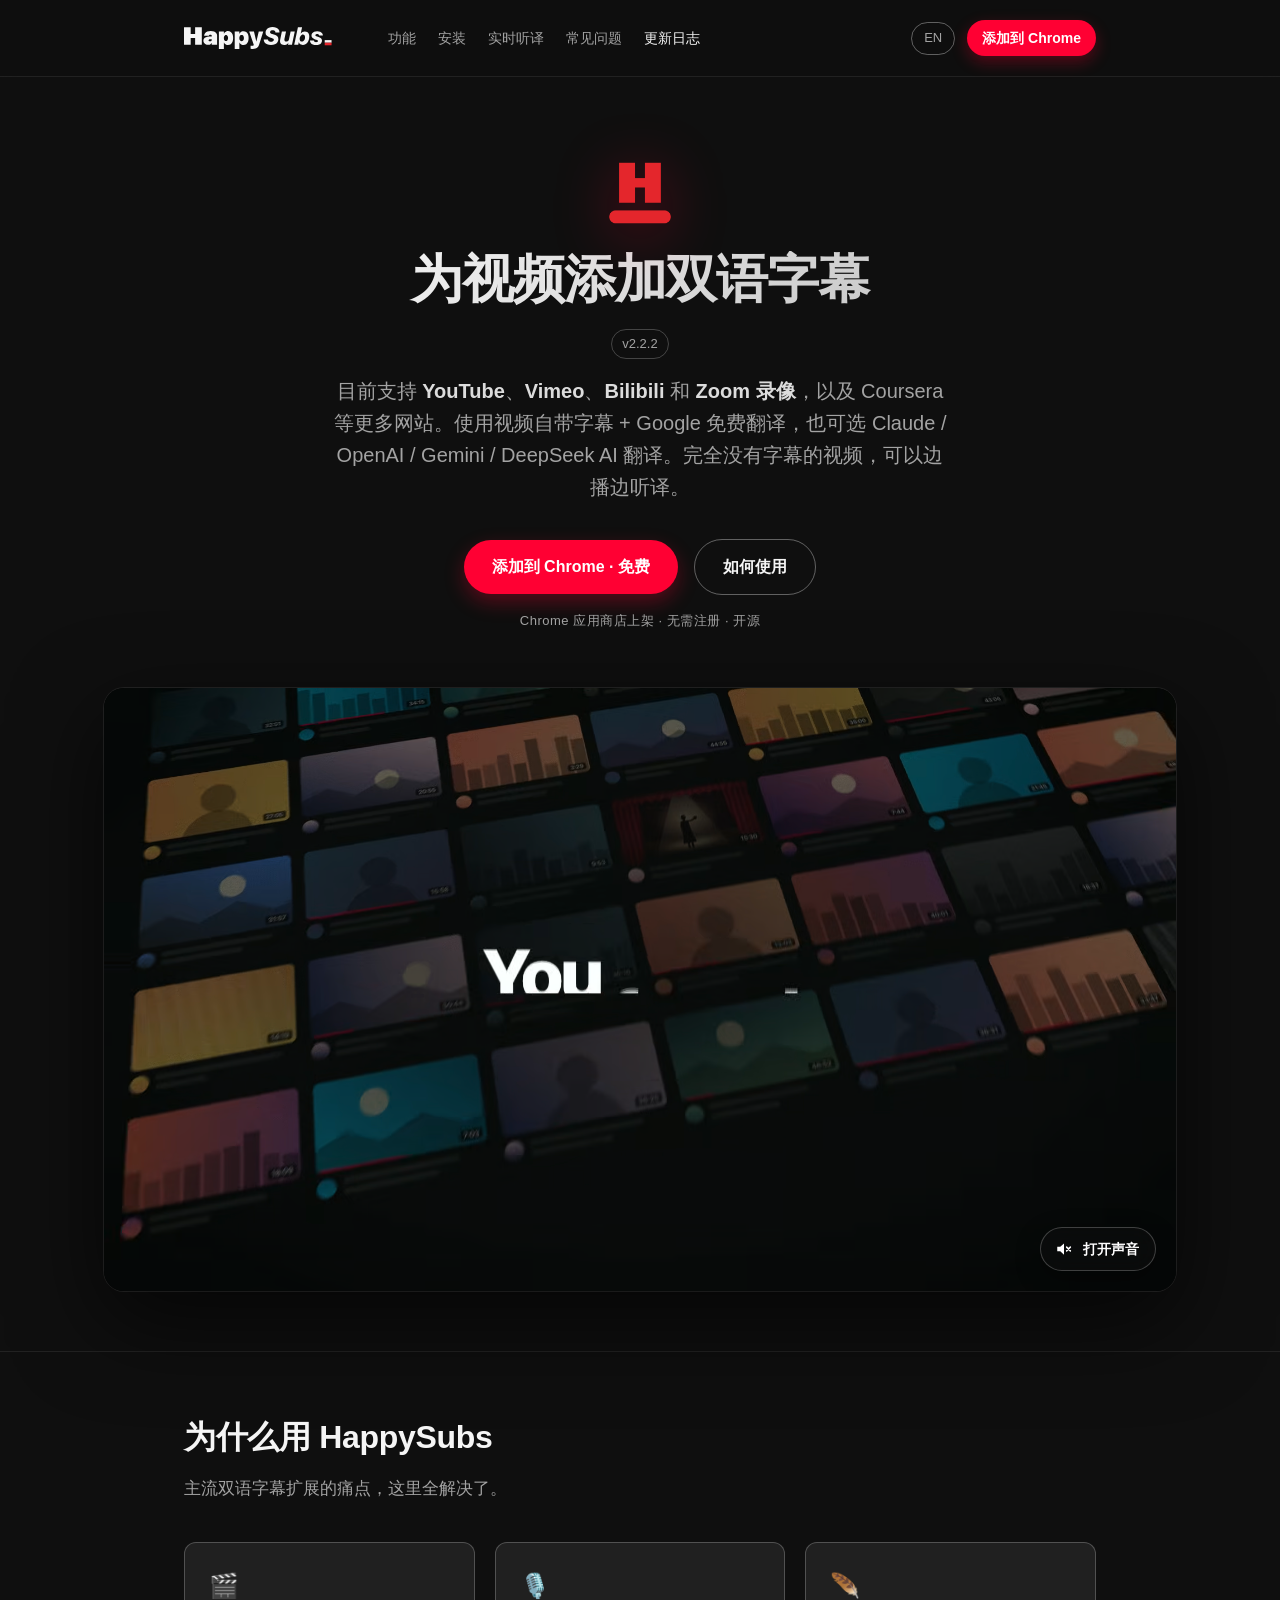
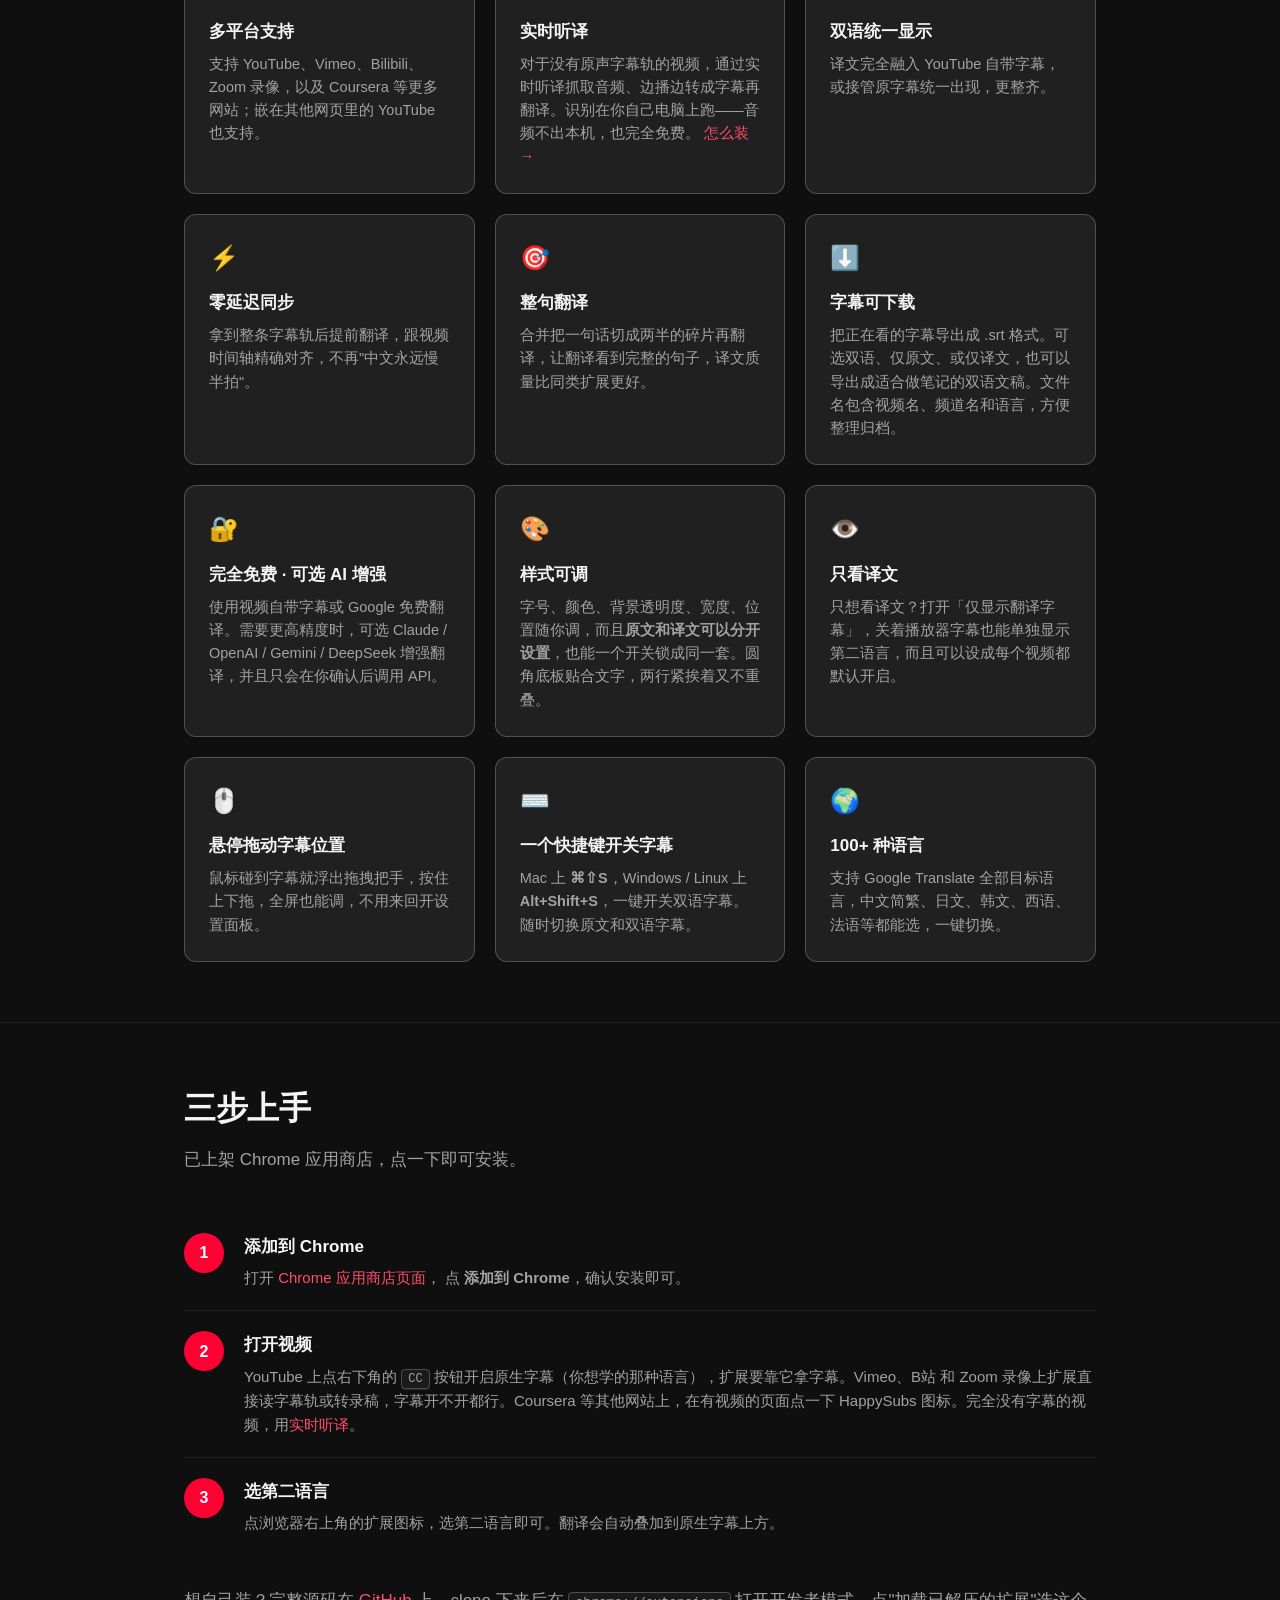
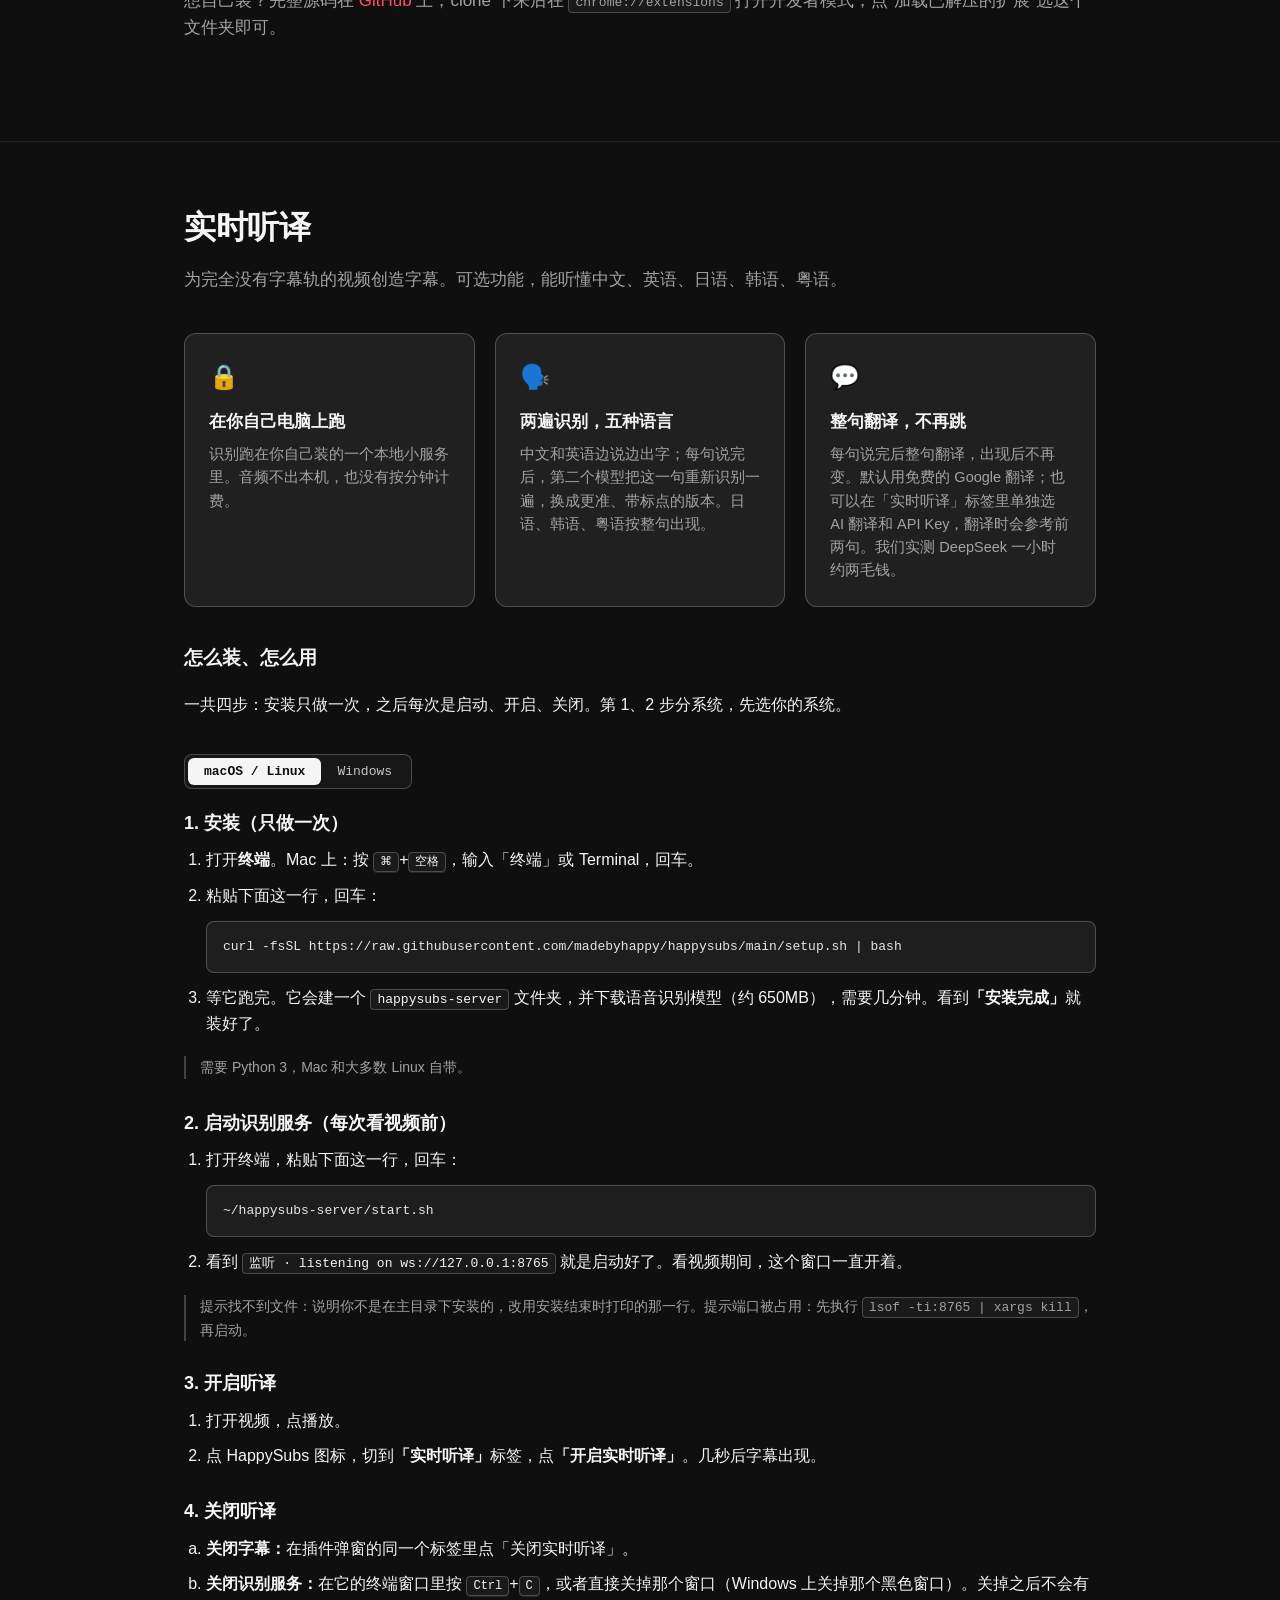
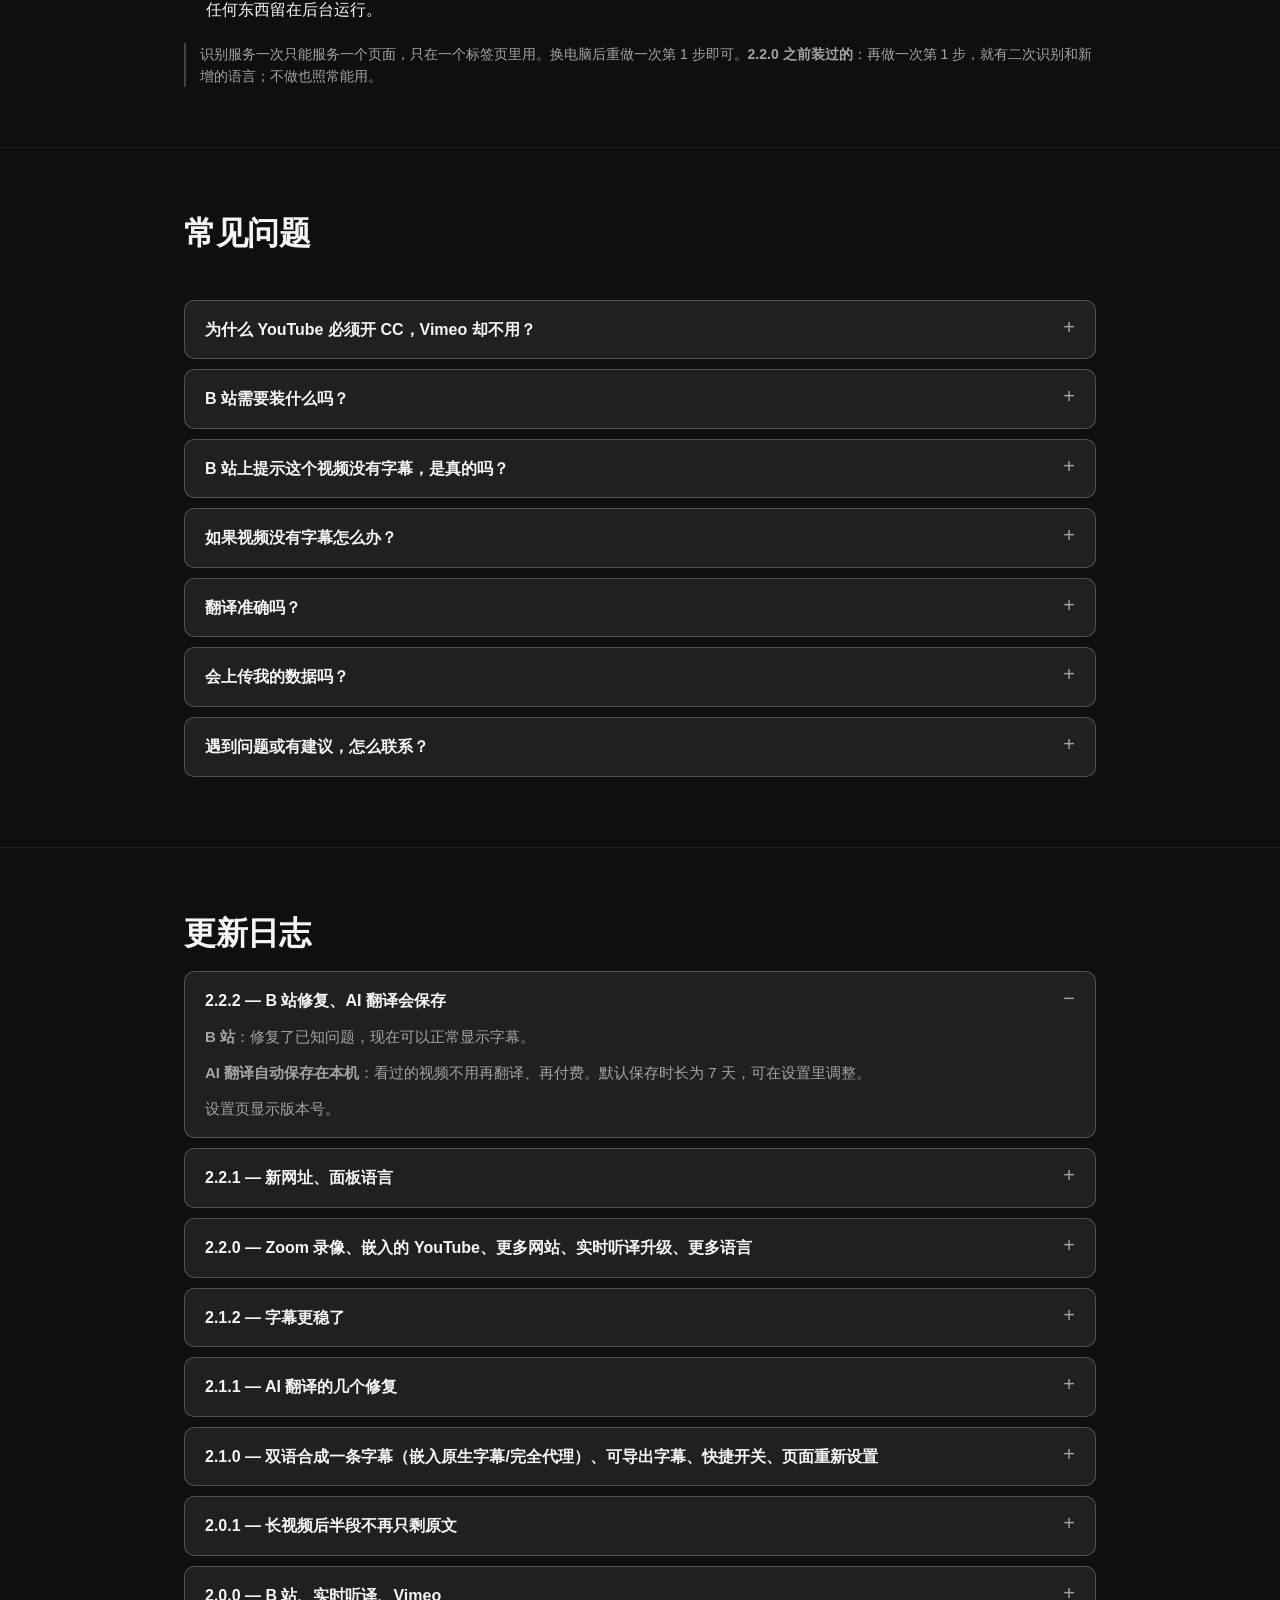
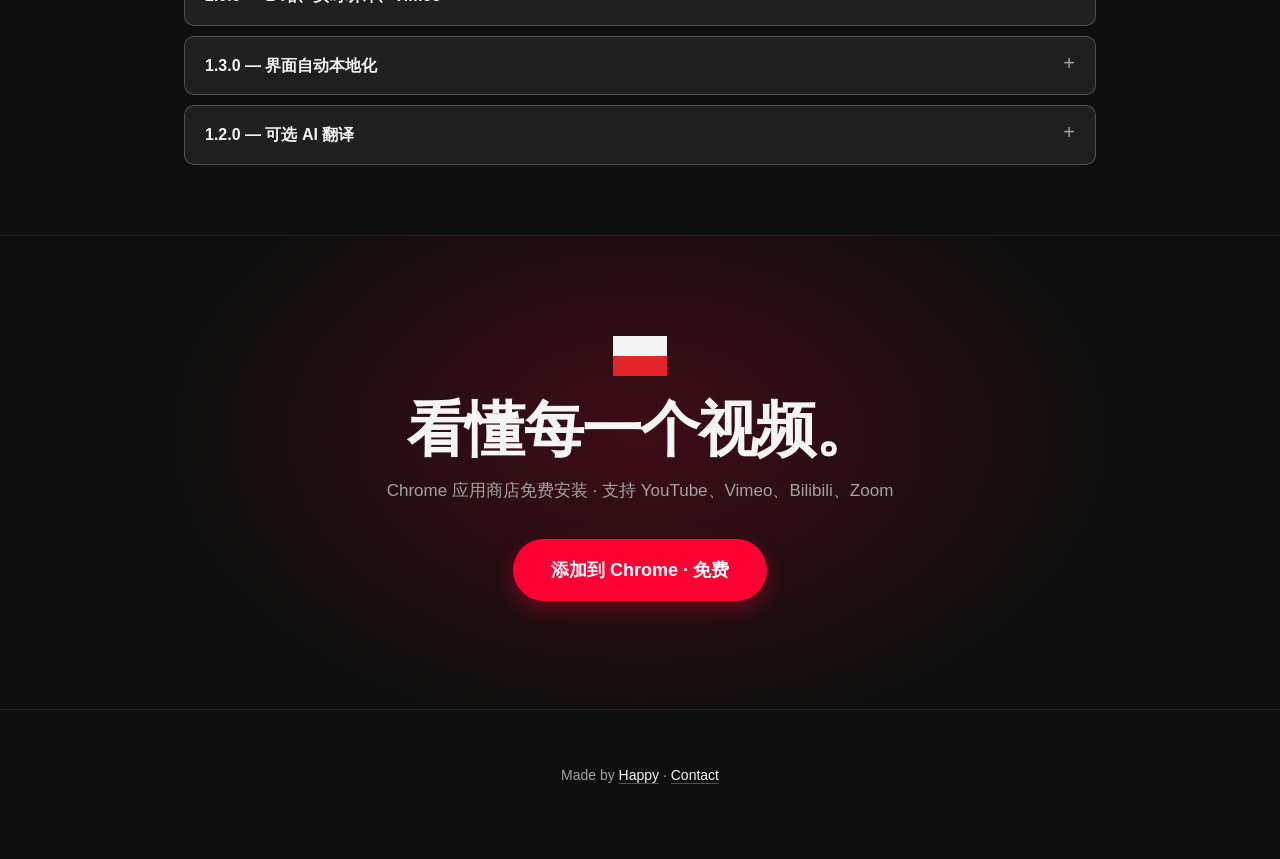
==== commit 695b4d79: "2.2.2" ====
--- a/docs/index.html
+++ b/docs/index.html
@@ -586,6 +586,8 @@
       border-bottom: 1px solid rgba(255,255,255,0.28);
     }
     footer a.more:hover { border-bottom-color: var(--text); text-decoration: none; }
+    /* The contact address is one long word; on a phone it has to be allowed to wrap. */
+    a[href^="mailto:"] { overflow-wrap: anywhere; }
 
     @media (max-width: 640px) {
       .hero { padding: 50px 0 40px; }
@@ -643,8 +645,8 @@
         <a href="#features" data-en="Features">功能</a>
         <a href="#install" data-en="Install">安装</a>
         <a href="#live" data-en="Live transcription">实时听译</a>
+        <a href="#faq" data-en="FAQ">常见问题</a>
         <a href="#changelog" data-en="Changelog">更新日志</a>
-        <a href="#faq" data-en="FAQ">常见问题</a>
       </div>
       <div class="nav-right">
         <button class="lang-toggle" id="langToggle" type="button" aria-label="Switch language">EN</button>
@@ -657,7 +659,7 @@
     <div class="container">
       <img class="hero-mark" src="icons/icon128.png" width="128" height="128" alt="" />
       <h1 data-en="Dual subtitles for your videos">为视频添加双语字幕</h1>
-      <div class="version-pill">v2.2.0</div>
+      <div class="version-pill">v2.2.2</div>
       <p class="sub" data-en="Currently supports <strong>YouTube</strong>, <strong>Vimeo</strong>, <strong>Bilibili</strong> and <strong>Zoom recordings</strong>, plus more sites such as Coursera. Uses the video's own subtitles plus free Google Translate, with optional Claude / OpenAI / Gemini / DeepSeek AI translation. Videos with no subtitles at all can be transcribed as they play.">
         目前支持 <strong>YouTube</strong>、<strong>Vimeo</strong>、<strong>Bilibili</strong> 和 <strong>Zoom 录像</strong>，以及 Coursera 等更多网站。使用视频自带字幕 + Google 免费翻译，也可选 Claude / OpenAI / Gemini / DeepSeek AI 翻译。完全没有字幕的视频，可以边播边听译。
       </p>
@@ -932,11 +934,59 @@
     </div>
   </section>
 
+  <section id="faq">
+    <div class="container">
+      <h2 data-en="FAQ">常见问题</h2>
+      <p class="section-desc"></p>
+
+      <details>
+        <summary data-en="Why do I have to turn on CC on YouTube but not on Vimeo?">为什么 YouTube 必须开 CC，Vimeo 却不用？</summary>
+        <p data-en="On YouTube the extension works by intercepting the player's own caption request, and YouTube only fires that request when CC is on. Vimeo publishes its subtitle tracks as ordinary files the extension can read on its own, so nothing needs turning on first. If you only want the translation, turn on <strong>Translation only</strong> in the popup — the second language then shows on its own with the player's captions closed.">YouTube 上扩展是靠拦截播放器自己去拿字幕的请求，而 YouTube 只在你开 CC 的时候才发这个请求。Vimeo 则是把字幕轨当普通文件放出来，扩展可以自己去读，所以不需要先开任何东西。如果你只想看译文，在插件弹窗里打开 <strong>仅显示翻译字幕</strong>，关着 CC 也会单独显示第二语言。</p>
+      </details>
+      <details>
+        <summary data-en="Do I have to install anything for Bilibili?">B 站需要装什么吗？</summary>
+        <p data-en="No. Bilibili subtitle tracks are read straight from the site, the same as everywhere else. The local service is only for live transcription, and only for videos that have no subtitle track at all.">不需要。B 站的字幕轨跟其他平台一样直接读取。本地服务只跟实时听译有关，而实时听译只用于完全没有字幕轨的视频。</p>
+      </details>
+      <details>
+        <summary data-en="Bilibili says this video has no subtitles — is that right?">B 站上提示这个视频没有字幕，是真的吗？</summary>
+        <p data-en="Probably. Bilibili only lists subtitle tracks to signed-in viewers, so signing in is worth checking first. If you are signed in and the extension still finds nothing, the video genuinely has none — that is what live transcription is for.">多半是。B 站只对**登录用户**返回字幕列表，所以先确认你登录了。如果已经登录、扩展仍然找不到，那就是真的没有——这正是实时听译存在的理由。</p>
+      </details>
+      <details>
+        <summary data-en="What if the video has no captions?">如果视频没有字幕怎么办？</summary>
+        <p data-en="On YouTube and Vimeo most videos have auto-generated captions. On Bilibili most have none, which is what <a href=&quot;#live&quot;>live transcription</a> is for — it listens to the audio and writes the subtitles itself.">YouTube 和 Vimeo 上大部分视频有自动生成字幕。B 站上大部分**没有**，这正是<a href="#live">实时听译</a>的用武之地——它直接听音频，自己把字幕写出来。</p>
+      </details>
+      <details>
+        <summary data-en="How accurate is the translation?">翻译准确吗？</summary>
+        <p data-en="By default it uses native captions or free Google Translate. If you need higher quality, you can manually enable Claude, OpenAI, Gemini or DeepSeek for the current video.">默认优先使用视频自带字幕或 Google 免费翻译。如果你需要更高质量，可以手动为当前视频启用 Claude / OpenAI / Gemini / DeepSeek。</p>
+      </details>
+      <details>
+        <summary data-en="Does it upload my data?">会上传我的数据吗？</summary>
+        <p data-en="The source is open for audit. The extension reads the current video's captions and sends caption text only to the translation provider you choose. Paid APIs are called only after explicit confirmation.">扩展代码完全开源可审。它只读取当前视频字幕，并只把字幕文本发送到你选择的翻译源。付费 API 只有在明确确认后才会调用。</p>
+      </details>
+      <details>
+        <summary data-en="Found a bug or have a suggestion?">遇到问题或有建议，怎么联系？</summary>
+        <p data-en="<a href=&quot;mailto:contact+happysubs@madebyhappy.dev?subject=HappySubs&quot;>Email me</a>."><a href="mailto:contact+happysubs@madebyhappy.dev?subject=HappySubs">发邮件</a>。</p>
+      </details>
+    </div>
+  </section>
+
   <section id="changelog">
     <div class="container">
       <h2 data-en="Changelog">更新日志</h2>
 
       <details open>
+        <summary data-en="2.2.2 — Bilibili fixes, AI translations saved">2.2.2 — B 站修复、AI 翻译会保存</summary>
+        <p data-en="<strong>Bilibili</strong>: known issues fixed; subtitles now show properly."><strong>B 站</strong>：修复了已知问题，现在可以正常显示字幕。</p>
+        <p data-en="<strong>AI translations are saved automatically</strong> on this device: a video you've already watched isn't translated, or paid for, again. Kept for 7 days by default; change it in settings."><strong>AI 翻译自动保存在本机</strong>：看过的视频不用再翻译、再付费。默认保存时长为 7 天，可在设置里调整。</p>
+        <p data-en="The settings show the version number.">设置页显示版本号。</p>
+      </details>
+
+      <details>
+        <summary data-en="2.2.1 — new website address, panel language">2.2.1 — 新网址、面板语言</summary>
+        <p data-en="The website, privacy policy and uninstall page moved to madebyhappy.github.io/happysubs. Switching the interface language now changes everything in the popup at once, and the live-transcription start note says “listening” in every language.">项目主页、隐私政策、卸载反馈页搬到新网址 madebyhappy.github.io/happysubs；切换界面语言时，弹窗里的内容会立刻换成新语言；实时听译的启动提示统一写成 “listening”。</p>
+      </details>
+
+      <details>
         <summary data-en="2.2.0 — Zoom recordings, embedded YouTube, more sites, better live transcription, more languages">2.2.0 — Zoom 录像、嵌入的 YouTube、更多网站、实时听译升级、更多语言</summary>
         <p data-en="<strong>Zoom recordings</strong>: bilingual subtitles, a translated transcript panel, and a bilingual transcript export."><strong>Zoom 录像</strong>：双语字幕、转录稿栏译文、导出双语文稿。</p>
         <p data-en="<strong>YouTube embedded in other sites</strong> now gets bilingual subtitles."><strong>嵌在其他网站里的 YouTube</strong> 也有双语字幕了。</p>
@@ -984,38 +1034,6 @@
       <details>
         <summary data-en="1.2.0 — optional AI translation">1.2.0 — 可选 AI 翻译</summary>
         <p data-en="Claude / OpenAI / Gemini / DeepSeek alongside native captions and free Google Translate, with manual confirmation before any paid API call.">在视频自带字幕和 Google 免费翻译之外，加入 Claude / OpenAI / Gemini / DeepSeek，付费 API 需手动确认后才会调用。</p>
-      </details>
-    </div>
-  </section>
-
-  <section id="faq">
-    <div class="container">
-      <h2 data-en="FAQ">常见问题</h2>
-      <p class="section-desc"></p>
-
-      <details>
-        <summary data-en="Why do I have to turn on CC on YouTube but not on Vimeo?">为什么 YouTube 必须开 CC，Vimeo 却不用？</summary>
-        <p data-en="On YouTube the extension works by intercepting the player's own caption request, and YouTube only fires that request when CC is on. Vimeo publishes its subtitle tracks as ordinary files the extension can read on its own, so nothing needs turning on first. If you only want the translation, turn on <strong>Translation only</strong> in the popup — the second language then shows on its own with the player's captions closed.">YouTube 上扩展是靠拦截播放器自己去拿字幕的请求，而 YouTube 只在你开 CC 的时候才发这个请求。Vimeo 则是把字幕轨当普通文件放出来，扩展可以自己去读，所以不需要先开任何东西。如果你只想看译文，在插件弹窗里打开 <strong>仅显示翻译字幕</strong>，关着 CC 也会单独显示第二语言。</p>
-      </details>
-      <details>
-        <summary data-en="Do I have to install anything for Bilibili?">B 站需要装什么吗？</summary>
-        <p data-en="No. Bilibili subtitle tracks are read straight from the site, the same as everywhere else. The local service is only for live transcription, and only for videos that have no subtitle track at all.">不需要。B 站的字幕轨跟其他平台一样直接读取。本地服务只跟实时听译有关，而实时听译只用于完全没有字幕轨的视频。</p>
-      </details>
-      <details>
-        <summary data-en="Bilibili says this video has no subtitles — is that right?">B 站上提示这个视频没有字幕，是真的吗？</summary>
-        <p data-en="Probably. Bilibili only lists subtitle tracks to signed-in viewers, so signing in is worth checking first. If you are signed in and the extension still finds nothing, the video genuinely has none — that is what live transcription is for.">多半是。B 站只对**登录用户**返回字幕列表，所以先确认你登录了。如果已经登录、扩展仍然找不到，那就是真的没有——这正是实时听译存在的理由。</p>
-      </details>
-      <details>
-        <summary data-en="What if the video has no captions?">如果视频没有字幕怎么办？</summary>
-        <p data-en="On YouTube and Vimeo most videos have auto-generated captions. On Bilibili most have none, which is what <a href=&quot;#live&quot;>live transcription</a> is for — it listens to the audio and writes the subtitles itself.">YouTube 和 Vimeo 上大部分视频有自动生成字幕。B 站上大部分**没有**，这正是<a href="#live">实时听译</a>的用武之地——它直接听音频，自己把字幕写出来。</p>
-      </details>
-      <details>
-        <summary data-en="How accurate is the translation?">翻译准确吗？</summary>
-        <p data-en="By default it uses native captions or free Google Translate. If you need higher quality, you can manually enable Claude, OpenAI, Gemini or DeepSeek for the current video.">默认优先使用视频自带字幕或 Google 免费翻译。如果你需要更高质量，可以手动为当前视频启用 Claude / OpenAI / Gemini / DeepSeek。</p>
-      </details>
-      <details>
-        <summary data-en="Does it upload my data?">会上传我的数据吗？</summary>
-        <p data-en="The source is open for audit. The extension reads the current video's captions and sends caption text only to the translation provider you choose. Paid APIs are called only after explicit confirmation.">扩展代码完全开源可审。它只读取当前视频字幕，并只把字幕文本发送到你选择的翻译源。付费 API 只有在明确确认后才会调用。</p>
       </details>
     </div>
   </section>
@@ -1031,7 +1049,7 @@
 
   <footer>
     <div class="container">
-      <p>Made by <a class="more" href="https://madebyhappy.github.io/" target="_blank" rel="noopener">Happy</a></p>
+      <p>Made by <a class="more" href="https://madebyhappy.github.io/" target="_blank" rel="noopener">Happy</a> · <a class="more" href="mailto:contact+happysubs@madebyhappy.dev?subject=HappySubs">Contact</a></p>
     </div>
   </footer>
 
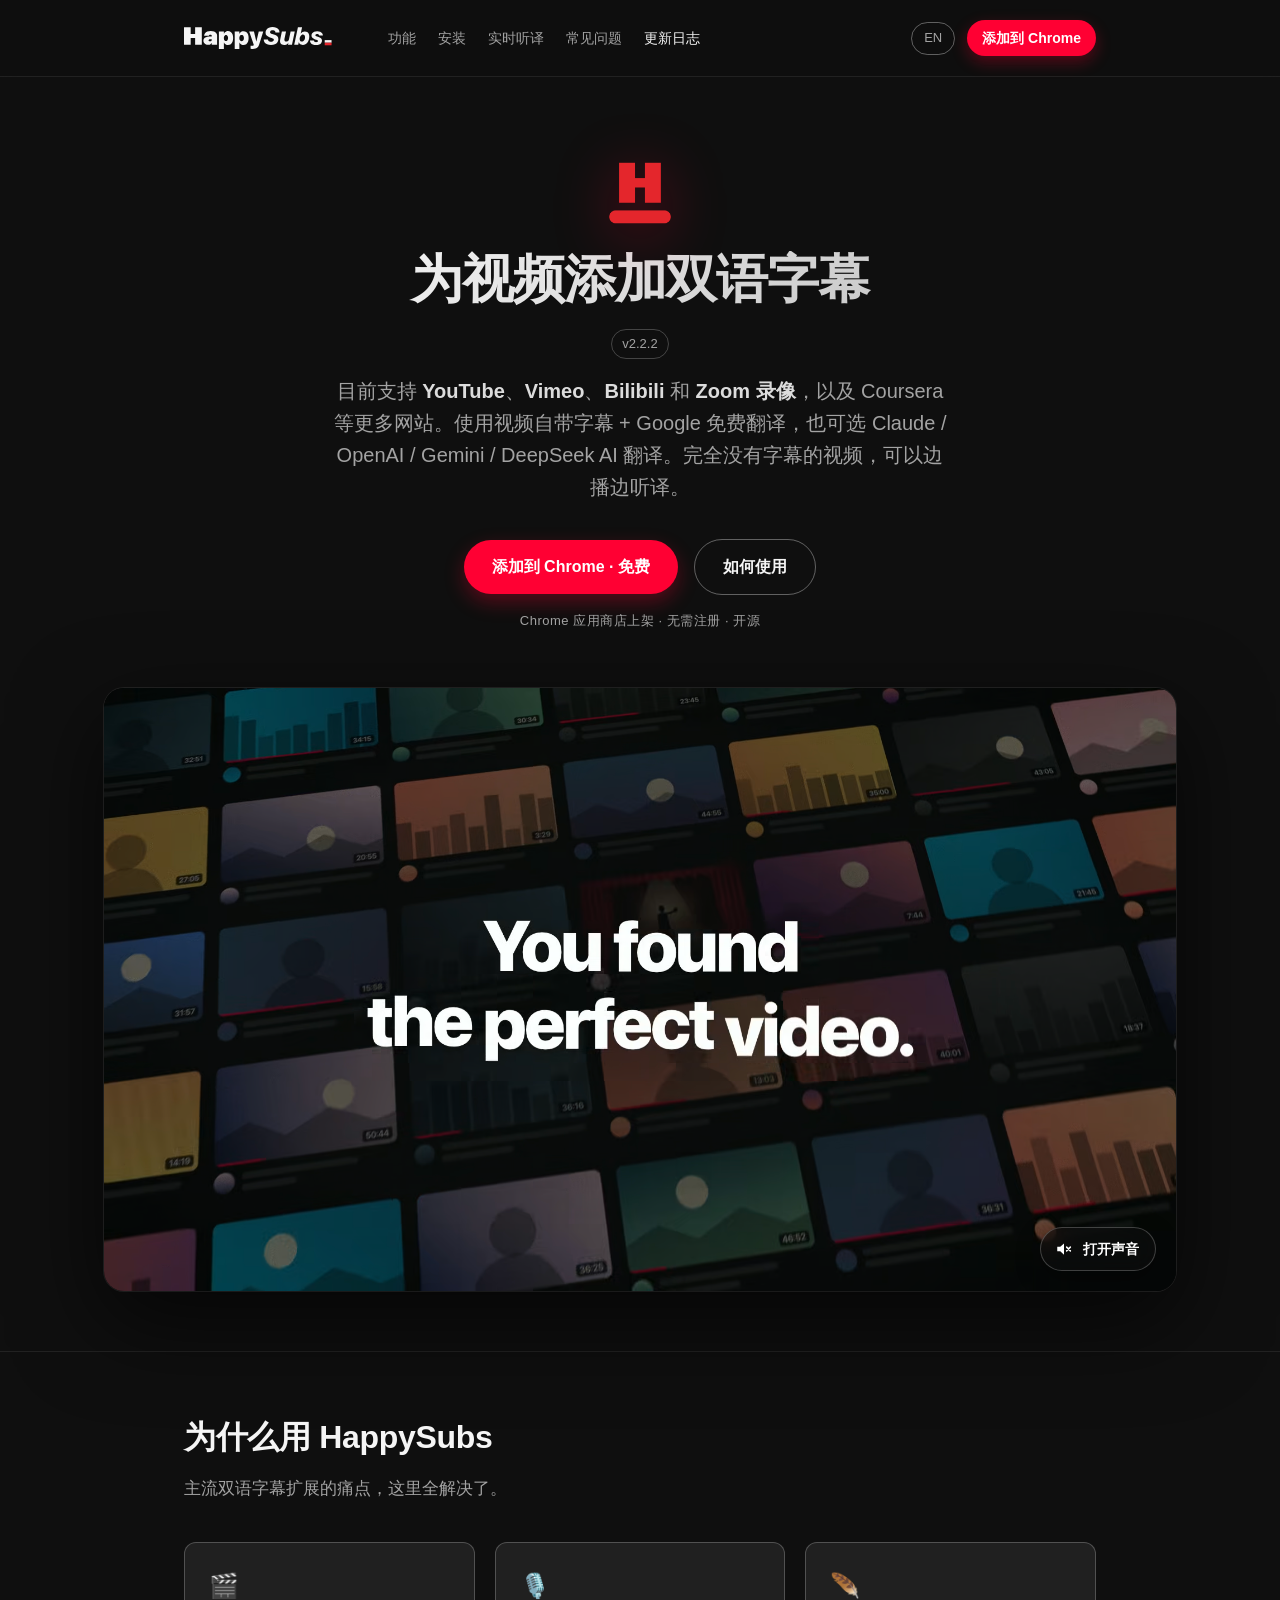
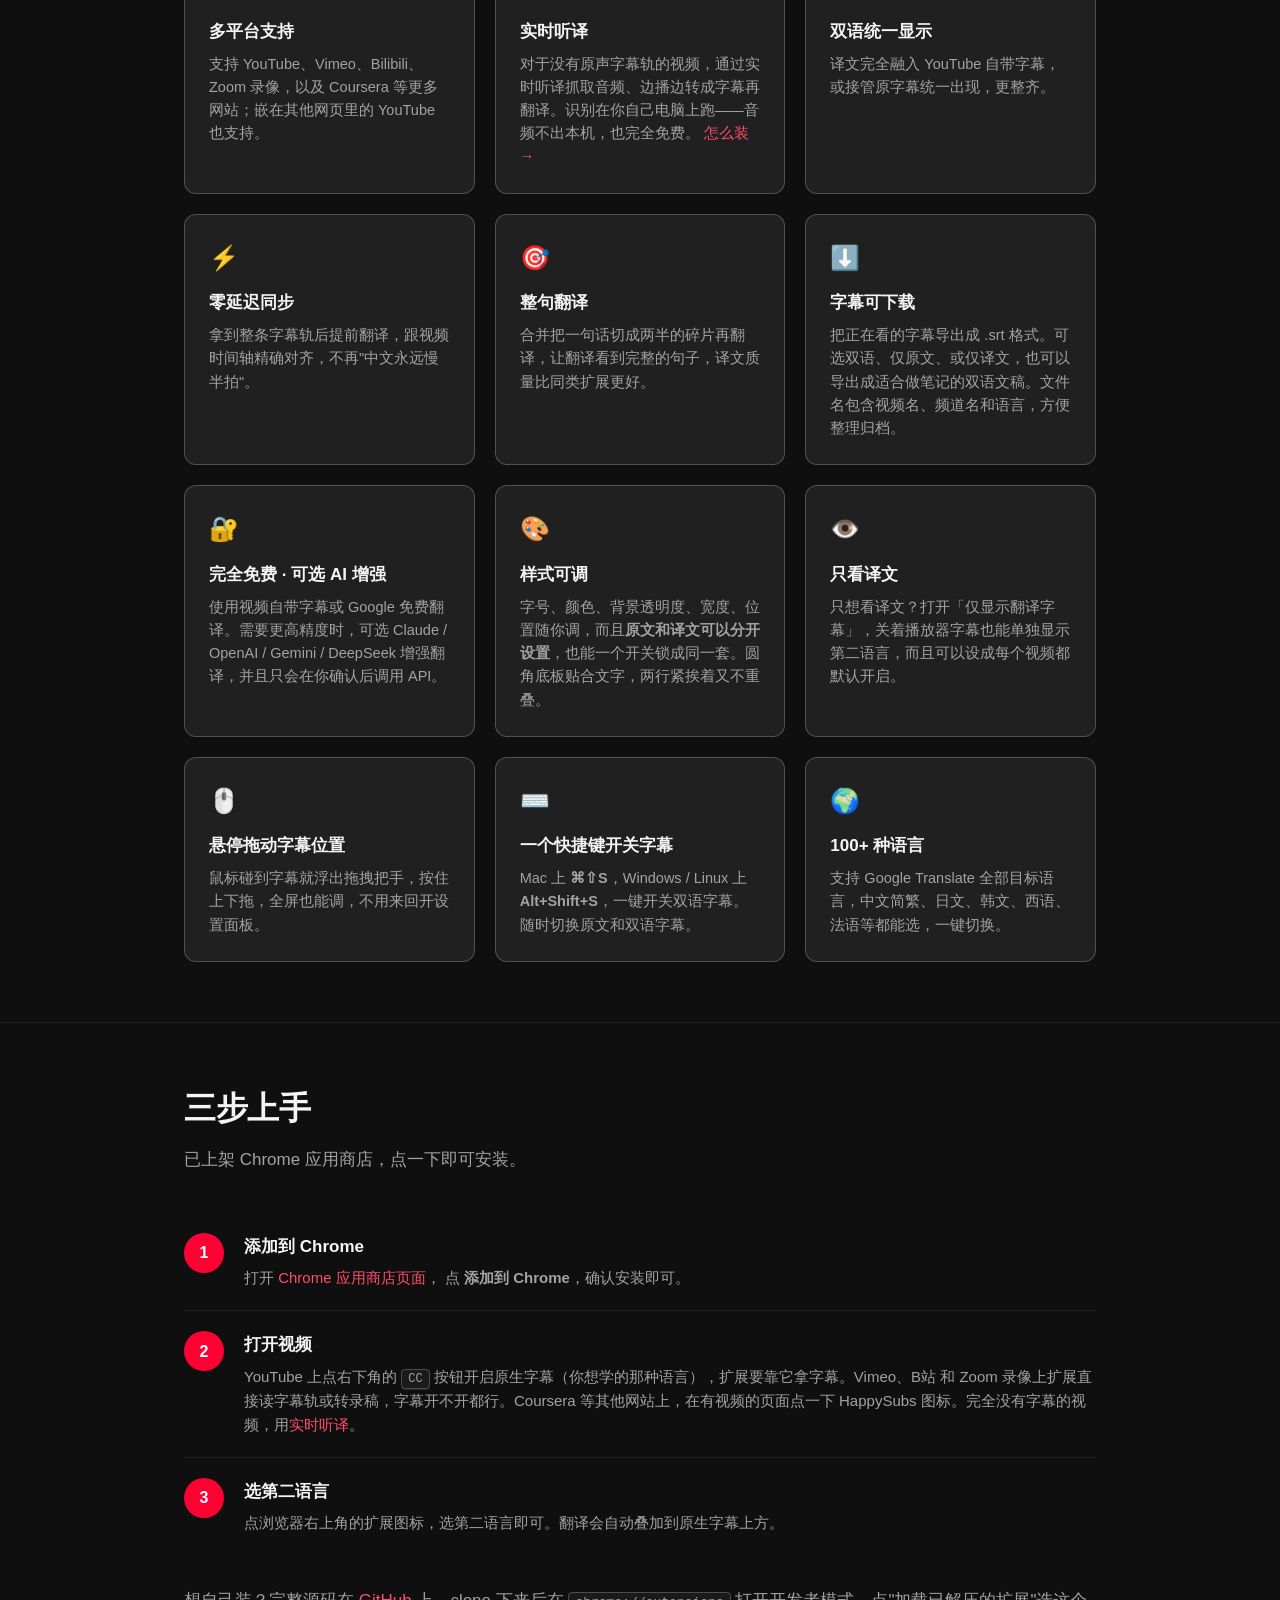
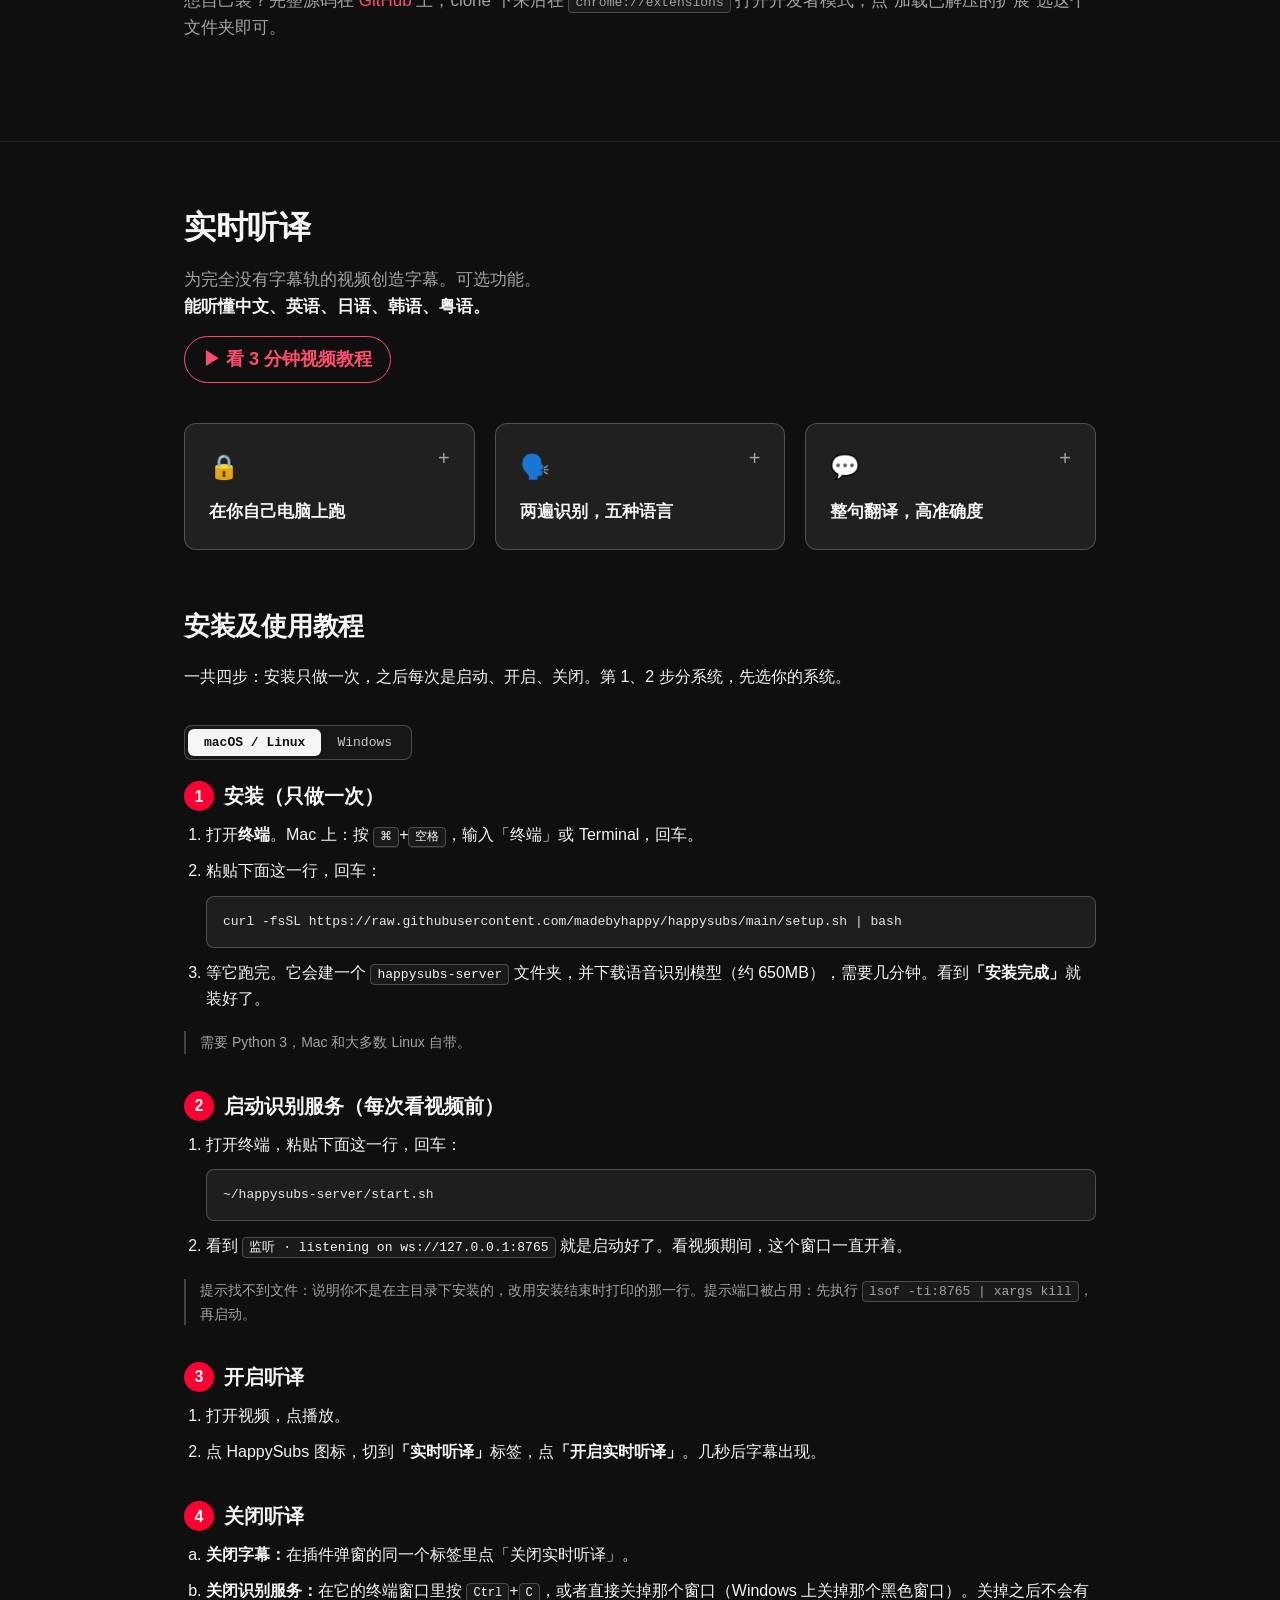
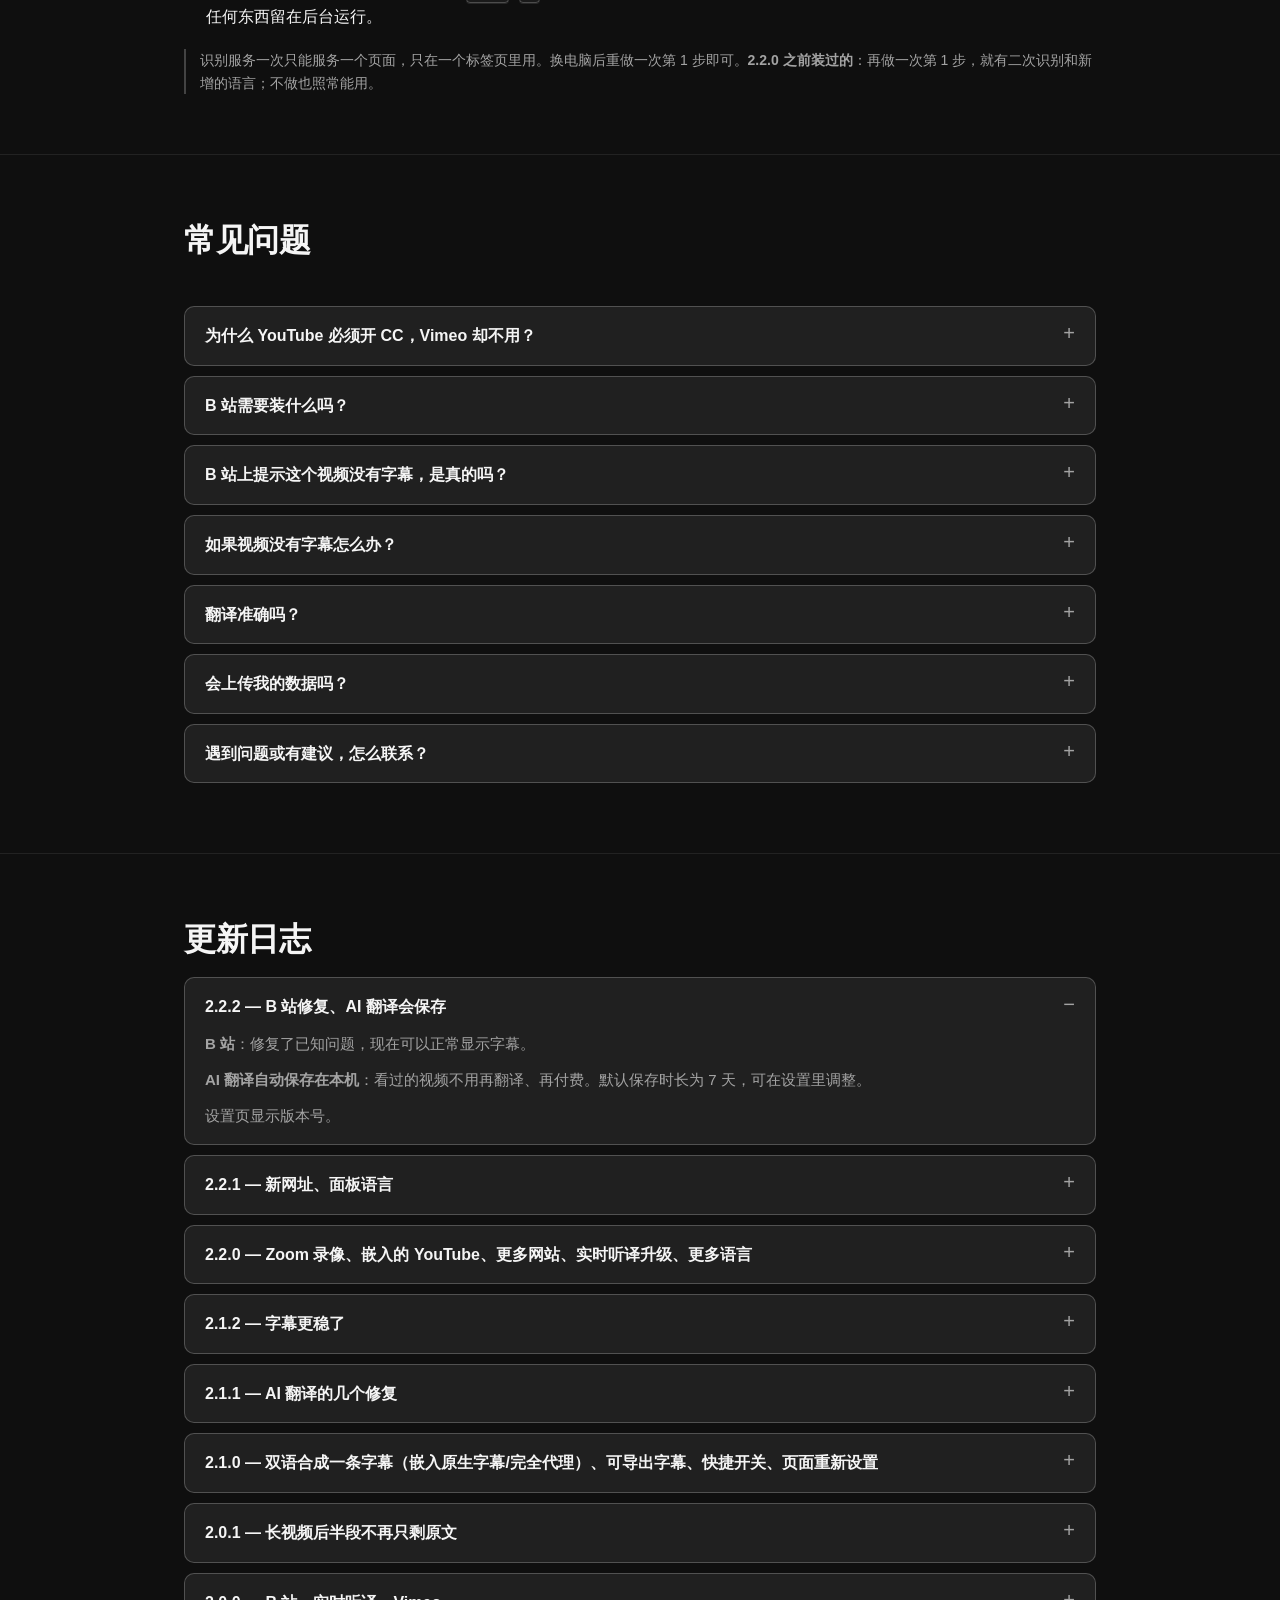
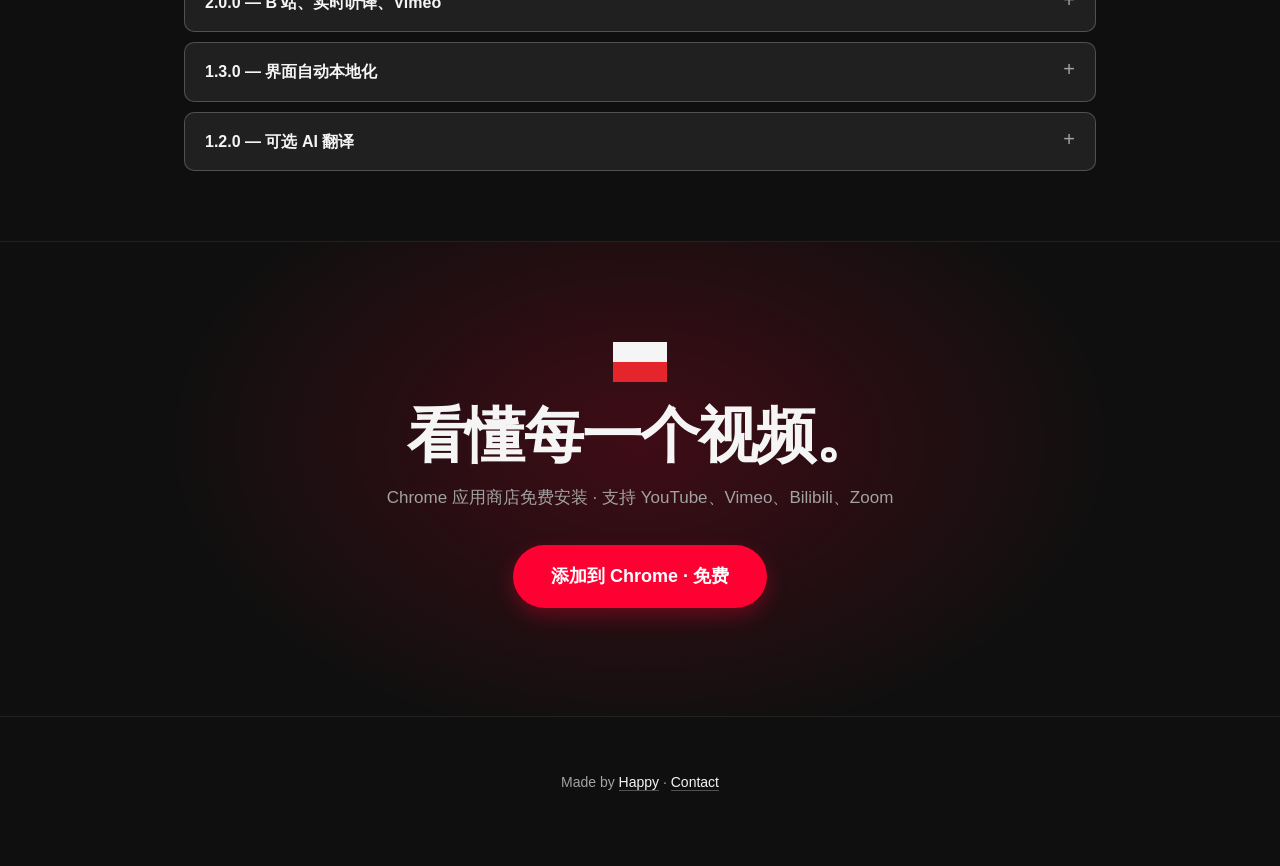
==== commit 8a1e0d7d: "update live transcribe set up guide" ====
--- a/docs/index.html
+++ b/docs/index.html
@@ -216,7 +216,29 @@
     .os-panel ol li, #live .container > ol li { margin: 10px 0; }
     .os-panel ol li p { margin: 0 0 8px; }
     /* The numbered steps of the setup walkthrough. */
+    /* Heads the four steps, so it has to read a size above their h4s. */
+    #live .setup-title {
+      font-size: 26px;
+      font-weight: 800;
+      letter-spacing: -0.01em;
+      margin: 56px 0 10px;
+    }
     #live h4 { font-size: 18px; font-weight: 700; margin: 30px 0 8px; }
+    /* Steps 1-4 get a numbered badge so they stand apart from the
+       numbered sub-steps (1. 2. …) listed under each. */
+    #live h4.live-step { display: flex; align-items: center; gap: 10px; font-size: 20px; margin-top: 36px; }
+    #live .step-no {
+      flex: none;
+      display: inline-grid;
+      place-items: center;
+      width: 30px;
+      height: 30px;
+      border-radius: 50%;
+      background: var(--brand);
+      color: #fff;
+      font-size: 16px;
+      font-weight: 800;
+    }
     #live .os-panel h4:first-child { margin-top: 18px; }
     .features-2 {
       grid-template-columns: repeat(auto-fit, minmax(260px, 1fr));
@@ -471,6 +493,18 @@
       font-size: 17px;
       margin: 0 0 40px;
     }
+    .section-desc .langs { color: var(--text); }
+    .section-desc .langs em { font-style: normal; }
+    .section-desc .video-guide {
+      display: inline-block;
+      margin-top: 16px;
+      padding: 8px 18px;
+      border: 1px solid var(--brand-2);
+      border-radius: 999px;
+      font-size: 18px;
+      font-weight: 700;
+    }
+    .section-desc .video-guide:hover { background: rgba(255,77,109,0.12); }
     .features {
       display: grid;
       grid-template-columns: repeat(auto-fit, minmax(260px, 1fr));
@@ -569,6 +603,13 @@
       color: var(--text-dim);
       font-size: 15px;
     }
+    /* Live-transcription cards fold like the FAQ: title shown, detail on click.
+       align-self keeps an opened card from stretching its closed neighbours. */
+    details.feature { padding: 24px; margin: 0; align-self: start; position: relative; }
+    details.feature summary::after { position: absolute; top: 24px; right: 24px; float: none; }
+    details.feature summary .icon { display: block; }
+    details.feature h3 { margin: 0; }
+    details.feature p { margin-top: 10px; font-size: 14.5px; }
 
     /* Footer */
     footer {
@@ -597,6 +638,7 @@
       .cta-secondary { margin-left: 0; margin-top: 10px; }
       section { padding: 40px 0; }
       section h2 { font-size: 26px; }
+      #live .setup-title { font-size: 22px; margin-top: 44px; }
       .film { margin-top: 40px; padding: 0 16px; }
       .film-frame { border-radius: 14px; }
       .film-btn { right: 10px; bottom: 10px; height: 36px; padding: 0 12px 0 11px; gap: 7px; font-size: 12px; }
@@ -817,27 +859,27 @@
   <section id="live">
     <div class="container">
       <h2 data-en="Live transcription">实时听译</h2>
-      <p class="section-desc" data-en="Creates subtitles for videos that have no subtitle track at all. Optional. Understands spoken Chinese, English, Japanese, Korean and Cantonese.">为完全没有字幕轨的视频创造字幕。可选功能，能听懂中文、英语、日语、韩语、粤语。</p>
+      <p class="section-desc" data-en='Creates subtitles for videos that have no subtitle track at all. Optional.<br><strong class="langs">Understands spoken <em>Chinese</em>, <em>English</em>, <em>Japanese</em>, <em>Korean</em> and <em>Cantonese</em>.</strong><br><a class="video-guide" href="https://youtu.be/VBT6nAkVGD4" target="_blank" rel="noopener">▶ Watch the 3-minute video guide</a> (in Chinese, with English subtitles)'>为完全没有字幕轨的视频创造字幕。可选功能。<br><strong class="langs">能听懂<em>中文</em>、<em>英语</em>、<em>日语</em>、<em>韩语</em>、<em>粤语</em>。</strong><br><a class="video-guide" href="https://youtu.be/VBT6nAkVGD4" target="_blank" rel="noopener">▶ 看 3 分钟视频教程</a></p>
 
       <div class="features features-2">
-        <div class="feature">
-          <div class="icon">🔒</div>
-          <h3 data-en="Runs on your machine">在你自己电脑上跑</h3>
+        <details class="feature">
+          <summary><div class="icon">🔒</div>
+          <h3 data-en="Runs on your machine">在你自己电脑上跑</h3></summary>
           <p data-en="Recognition happens in a small local service you install and run. The audio never leaves your computer, and there is no per-minute billing.">识别跑在你自己装的一个本地小服务里。音频不出本机，也没有按分钟计费。</p>
-        </div>
-        <div class="feature">
-          <div class="icon">🗣️</div>
-          <h3 data-en="Two passes, five languages">两遍识别，五种语言</h3>
+        </details>
+        <details class="feature">
+          <summary><div class="icon">🗣️</div>
+          <h3 data-en="Two passes, five languages">两遍识别，五种语言</h3></summary>
           <p data-en="Chinese and English appear word by word as they are spoken; when a sentence ends, a second model re-recognises it and replaces it with a more accurate, punctuated line. Japanese, Korean and Cantonese appear sentence by sentence.">中文和英语边说边出字；每句说完后，第二个模型把这一句重新识别一遍，换成更准、带标点的版本。日语、韩语、粤语按整句出现。</p>
-        </div>
-        <div class="feature">
-          <div class="icon">💬</div>
-          <h3 data-en="Whole sentences, steady">整句翻译，不再跳</h3>
+        </details>
+        <details class="feature">
+          <summary><div class="icon">💬</div>
+          <h3 data-en="Whole sentences, high accuracy">整句翻译，高准确度</h3></summary>
           <p data-en="Each sentence is translated once it is finished and then stays put. Free Google Translate by default; in the Live transcribe tab you can pick an AI translator with its own API key, which reads the two sentences before for context — about ¥0.2 an hour with DeepSeek in our test.">每句说完后整句翻译，出现后不再变。默认用免费的 Google 翻译；也可以在「实时听译」标签里单独选 AI 翻译和 API Key，翻译时会参考前两句。我们实测 DeepSeek 一小时约两毛钱。</p>
-        </div>
+        </details>
       </div>
 
-      <h3 style="margin-top:36px" data-en="How to set it up">怎么装、怎么用</h3>
+      <h3 class="setup-title" data-en="Setup and usage guide">安装及使用教程</h3>
       <p data-en="Four steps: install once, then start, turn on and turn off each time. Steps 1 and 2 differ by operating system — pick yours.">一共四步：安装只做一次，之后每次是启动、开启、关闭。第 1、2 步分系统，先选你的系统。</p>
 
       <div class="os-tabs" role="tablist" aria-label="Operating system">
@@ -846,7 +888,7 @@
       </div>
 
       <div class="os-panel" data-os="unix" role="tabpanel">
-        <h4 data-en="1. Install (once)">1. 安装（只做一次）</h4>
+        <h4 class="live-step" data-en='<span class="step-no">1</span>Install (once)'><span class="step-no">1</span>安装（只做一次）</h4>
         <ol>
           <li data-en="Open <strong>Terminal</strong>. On a Mac: press <kbd>⌘</kbd>+<kbd>Space</kbd>, type Terminal, press Return.">打开<strong>终端</strong>。Mac 上：按 <kbd>⌘</kbd>+<kbd>空格</kbd>，输入「终端」或 Terminal，回车。</li>
           <li>
@@ -857,7 +899,7 @@
         </ol>
         <p class="live-note" data-en="Needs Python 3, which Macs and most Linux systems already have.">需要 Python 3，Mac 和大多数 Linux 自带。</p>
 
-        <h4 data-en="2. Start the recogniser (each time, before watching)">2. 启动识别服务（每次看视频前）</h4>
+        <h4 class="live-step" data-en='<span class="step-no">2</span>Start the recogniser (each time, before watching)'><span class="step-no">2</span>启动识别服务（每次看视频前）</h4>
         <ol>
           <li>
             <p data-en="Open Terminal, paste this line and press Return:">打开终端，粘贴下面这一行，回车：</p>
@@ -869,7 +911,7 @@
       </div>
 
       <div class="os-panel" data-os="win" role="tabpanel" hidden>
-        <h4 data-en="1. Install (once)">1. 安装（只做一次）</h4>
+        <h4 class="live-step" data-en='<span class="step-no">1</span>Install (once)'><span class="step-no">1</span>安装（只做一次）</h4>
         <ol>
           <li>
             <p data-en='Install Python from <a href="https://www.python.org/downloads/" target="_blank" rel="noopener">python.org</a>, and tick <strong>Add python.exe to PATH</strong> in the installer.'>到 <a href="https://www.python.org/downloads/" target="_blank" rel="noopener">python.org</a> 下载 Windows 安装包，安装时记得勾上 <strong>Add python.exe to PATH</strong>。</p>
@@ -907,7 +949,7 @@
           </li>
         </ol>
 
-        <h4 data-en="2. Start the recogniser (each time, before watching)">2. 启动识别服务（每次看视频前）</h4>
+        <h4 class="live-step" data-en='<span class="step-no">2</span>Start the recogniser (each time, before watching)'><span class="step-no">2</span>启动识别服务（每次看视频前）</h4>
         <ol>
           <li data-en="Open the <code>happysubs-server</code> folder and double-click <code>start.bat</code>. A black window opens.">打开 <code>happysubs-server</code> 文件夹，双击 <code>start.bat</code>，会弹出一个黑色窗口。</li>
           <li data-en="When it says <code>listening on ws://127.0.0.1:8765</code>, it is running. Leave that window open while you watch.">窗口里出现 <code>监听 ws://127.0.0.1:8765</code> 就是启动好了。看视频期间，这个窗口一直开着。</li>
@@ -916,13 +958,13 @@
         <p class="live-note" data-en="Windows notes: if <code>py -3</code> is not recognised, use <code>python</code> instead — the Microsoft Store build of Python does not install the py launcher. Port already in use: <code>netstat -ano | findstr :8765</code> to find the PID, then <code>taskkill /PID &lt;pid&gt; /F</code>. If huggingface.co is unreachable from your network, swap it for <code>hf-mirror.com</code> in the block above — the paths are identical.">Windows 上几点：<code>py -3</code> 提示找不到的话改用 <code>python</code>——从微软商店装的 Python 不带 py 启动器。端口被占用时用 <code>netstat -ano | findstr :8765</code> 查到 PID，再 <code>taskkill /PID &lt;PID&gt; /F</code>。如果访问 huggingface.co 不通，把上面那段里的 <code>huggingface.co</code> 换成 <code>hf-mirror.com</code> 即可，路径完全一样。</p>
       </div>
 
-      <h4 style="margin-top:28px" data-en="3. Turn on live transcription">3. 开启听译</h4>
+      <h4 class="live-step" data-en='<span class="step-no">3</span>Turn on live transcription'><span class="step-no">3</span>开启听译</h4>
       <ol>
         <li data-en="Open the video and press play.">打开视频，点播放。</li>
         <li data-en="Click the HappySubs icon, switch to the <strong>Live transcribe</strong> tab, and press <strong>Start live transcription</strong>. Subtitles appear a few seconds later.">点 HappySubs 图标，切到<strong>「实时听译」</strong>标签，点<strong>「开启实时听译」</strong>。几秒后字幕出现。</li>
       </ol>
 
-      <h4 style="margin-top:28px" data-en="4. Turn it off">4. 关闭听译</h4>
+      <h4 class="live-step" data-en='<span class="step-no">4</span>Turn it off'><span class="step-no">4</span>关闭听译</h4>
       <ol type="a">
         <li data-en="<strong>Stop the subtitles:</strong> press <strong>Stop live transcription</strong> in the same tab of the popup."><strong>关闭字幕：</strong>在插件弹窗的同一个标签里点「关闭实时听译」。</li>
         <li data-en="<strong>Stop the recogniser:</strong> press <kbd>Ctrl</kbd>+<kbd>C</kbd> in its terminal window, or close that window (on Windows, the black window). Nothing keeps running in the background."><strong>关闭识别服务：</strong>在它的终端窗口里按 <kbd>Ctrl</kbd>+<kbd>C</kbd>，或者直接关掉那个窗口（Windows 上关掉那个黑色窗口）。关掉之后不会有任何东西留在后台运行。</li>
